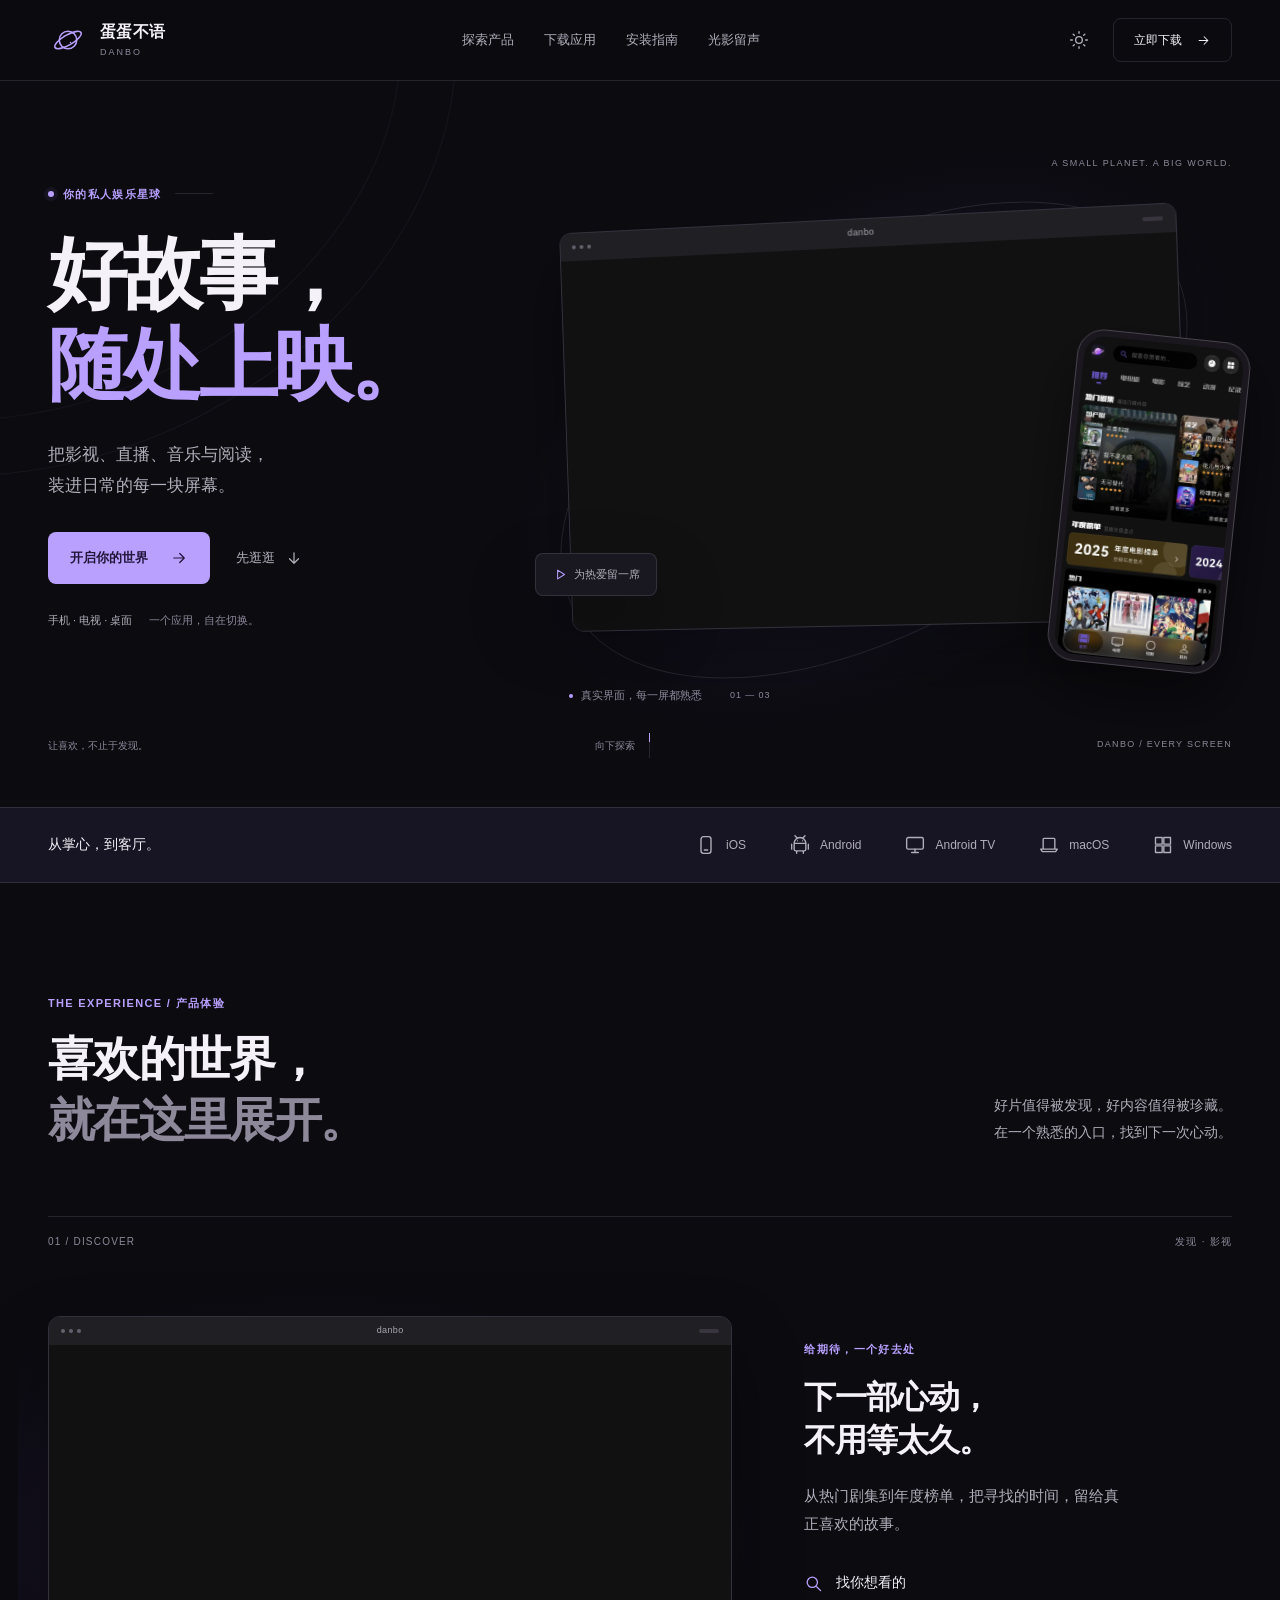
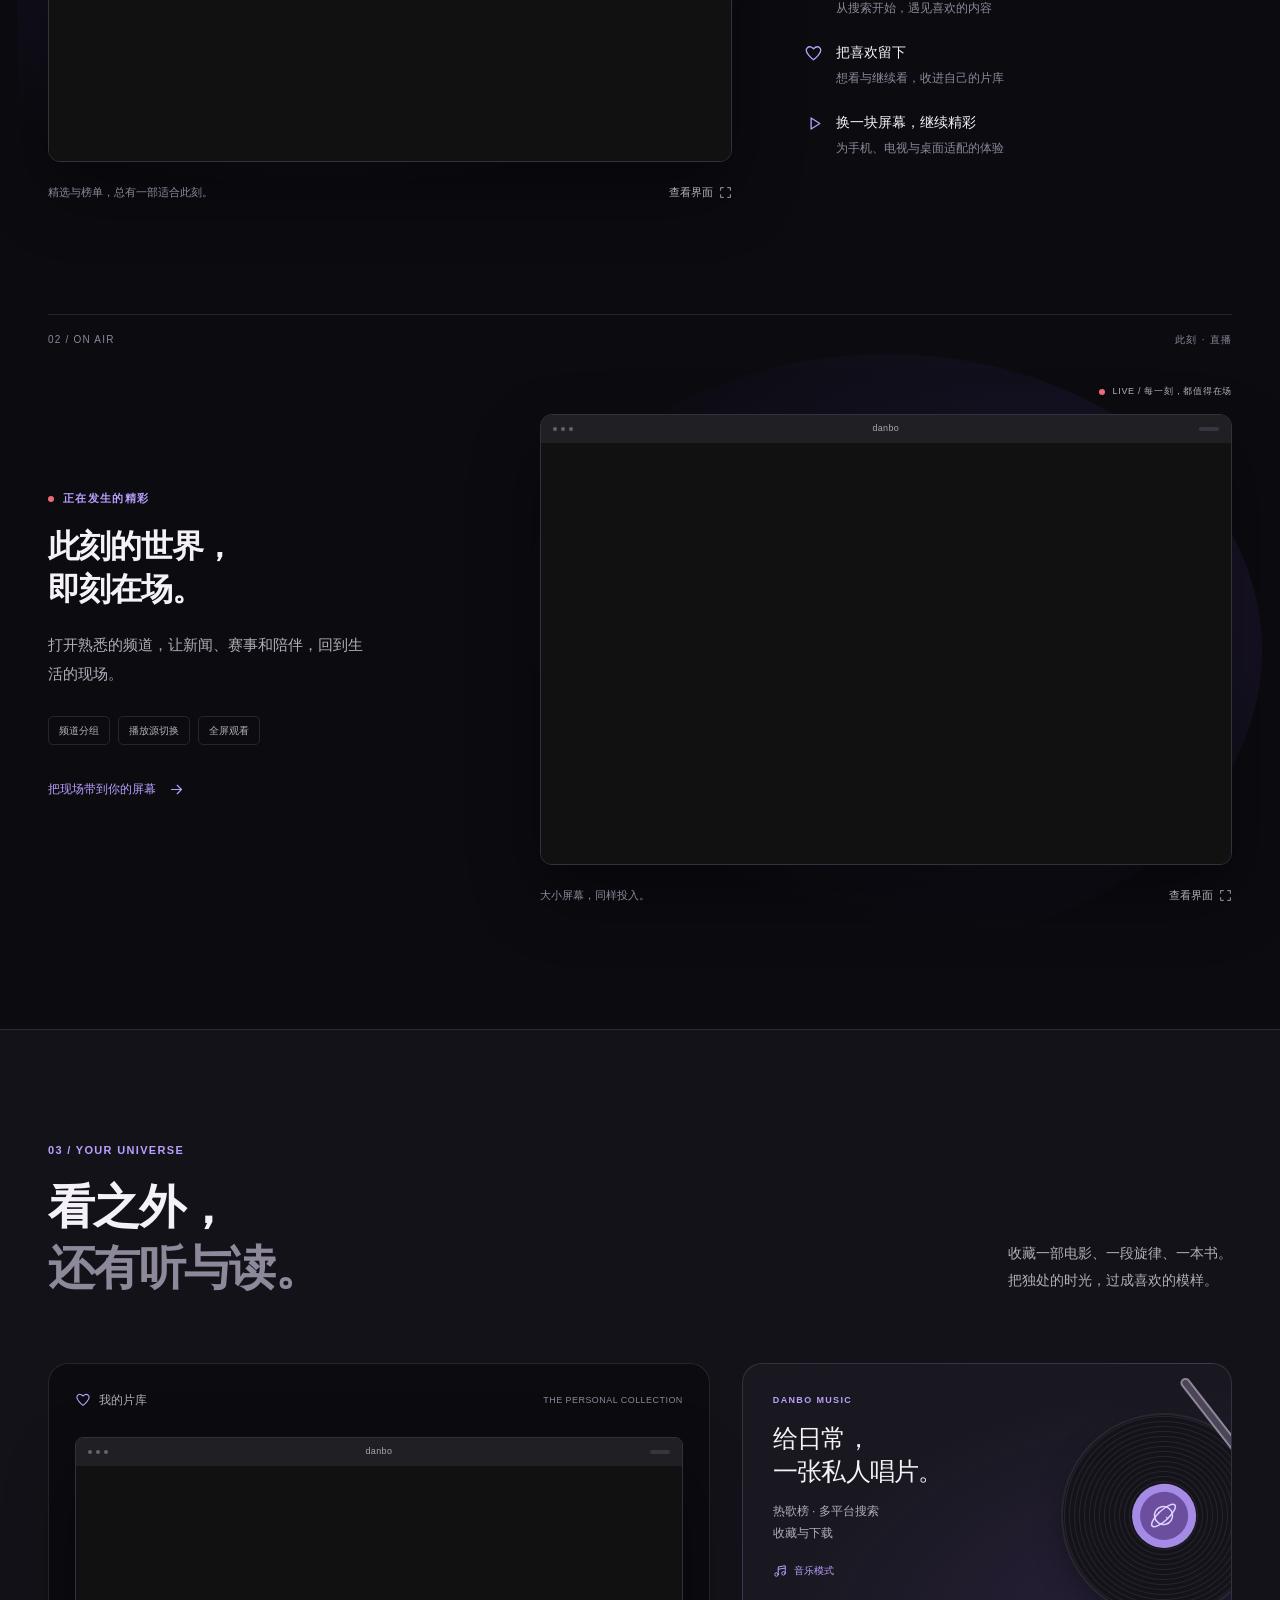
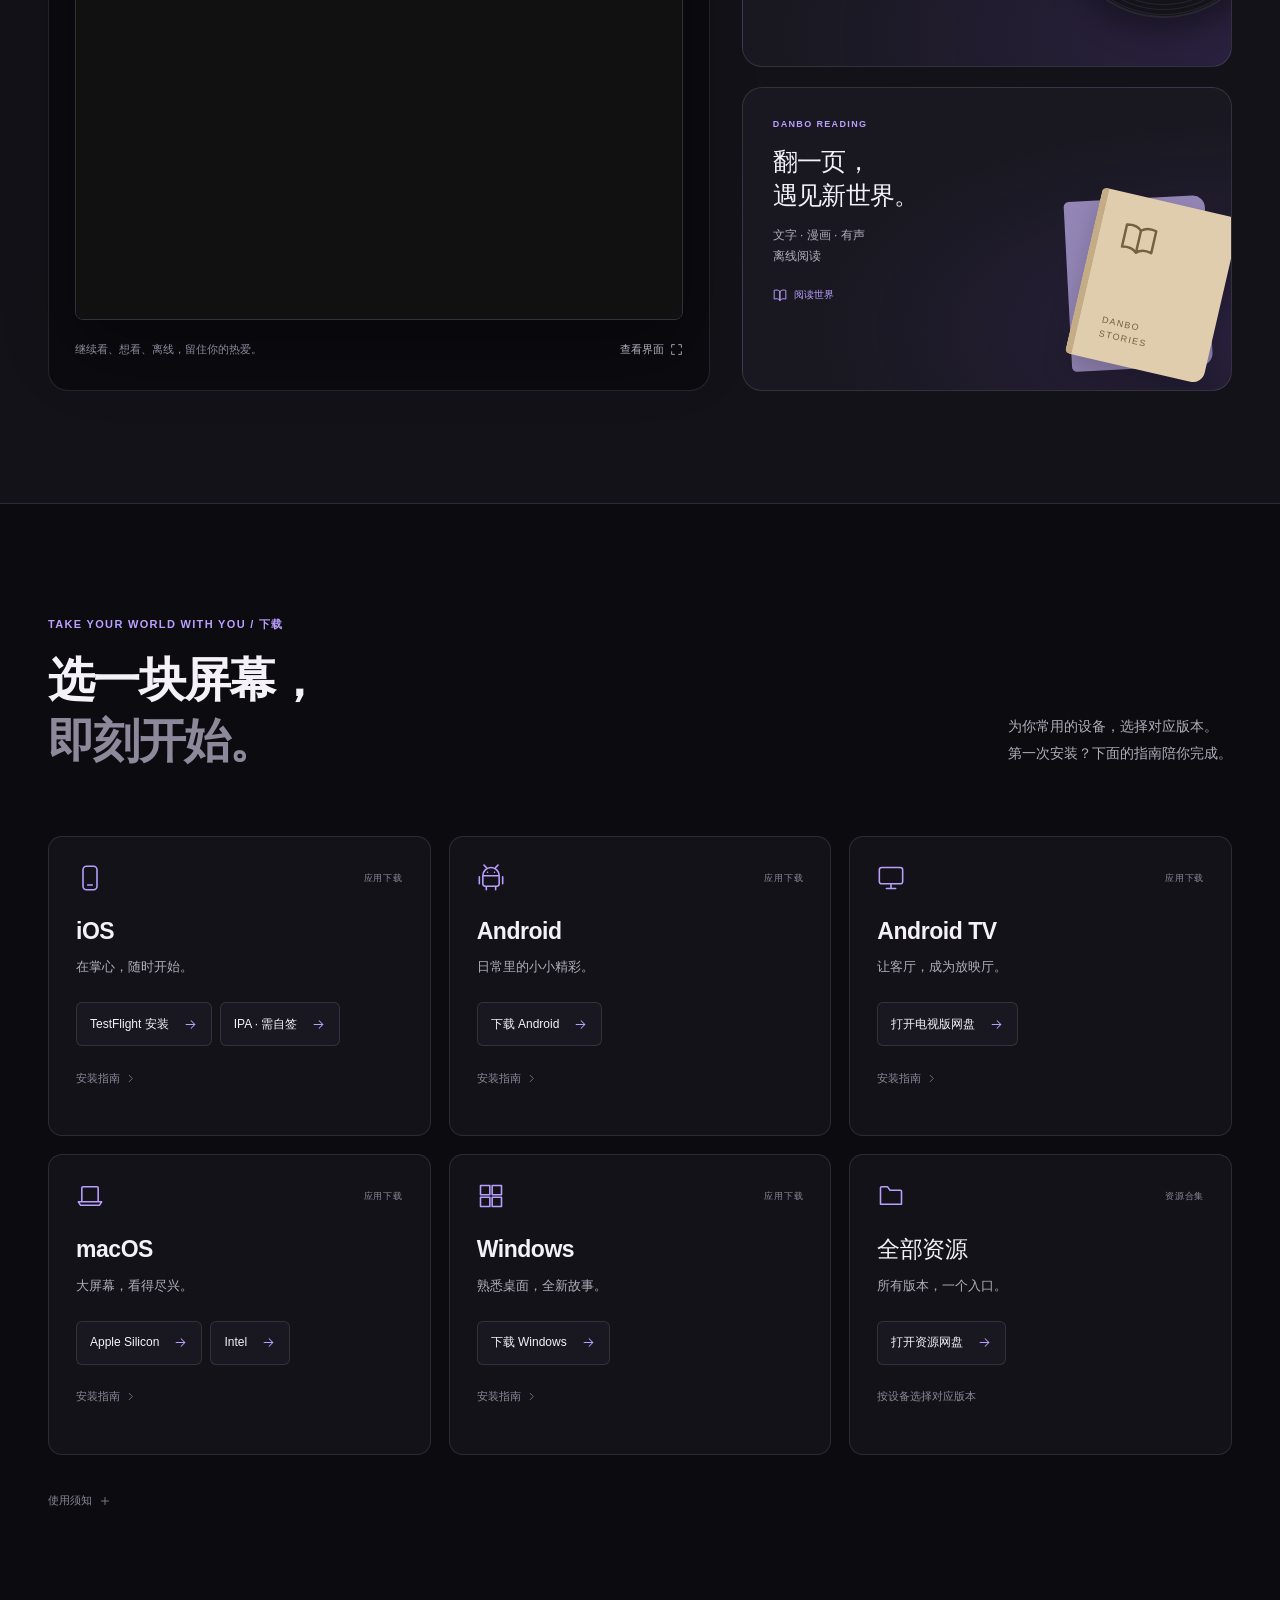
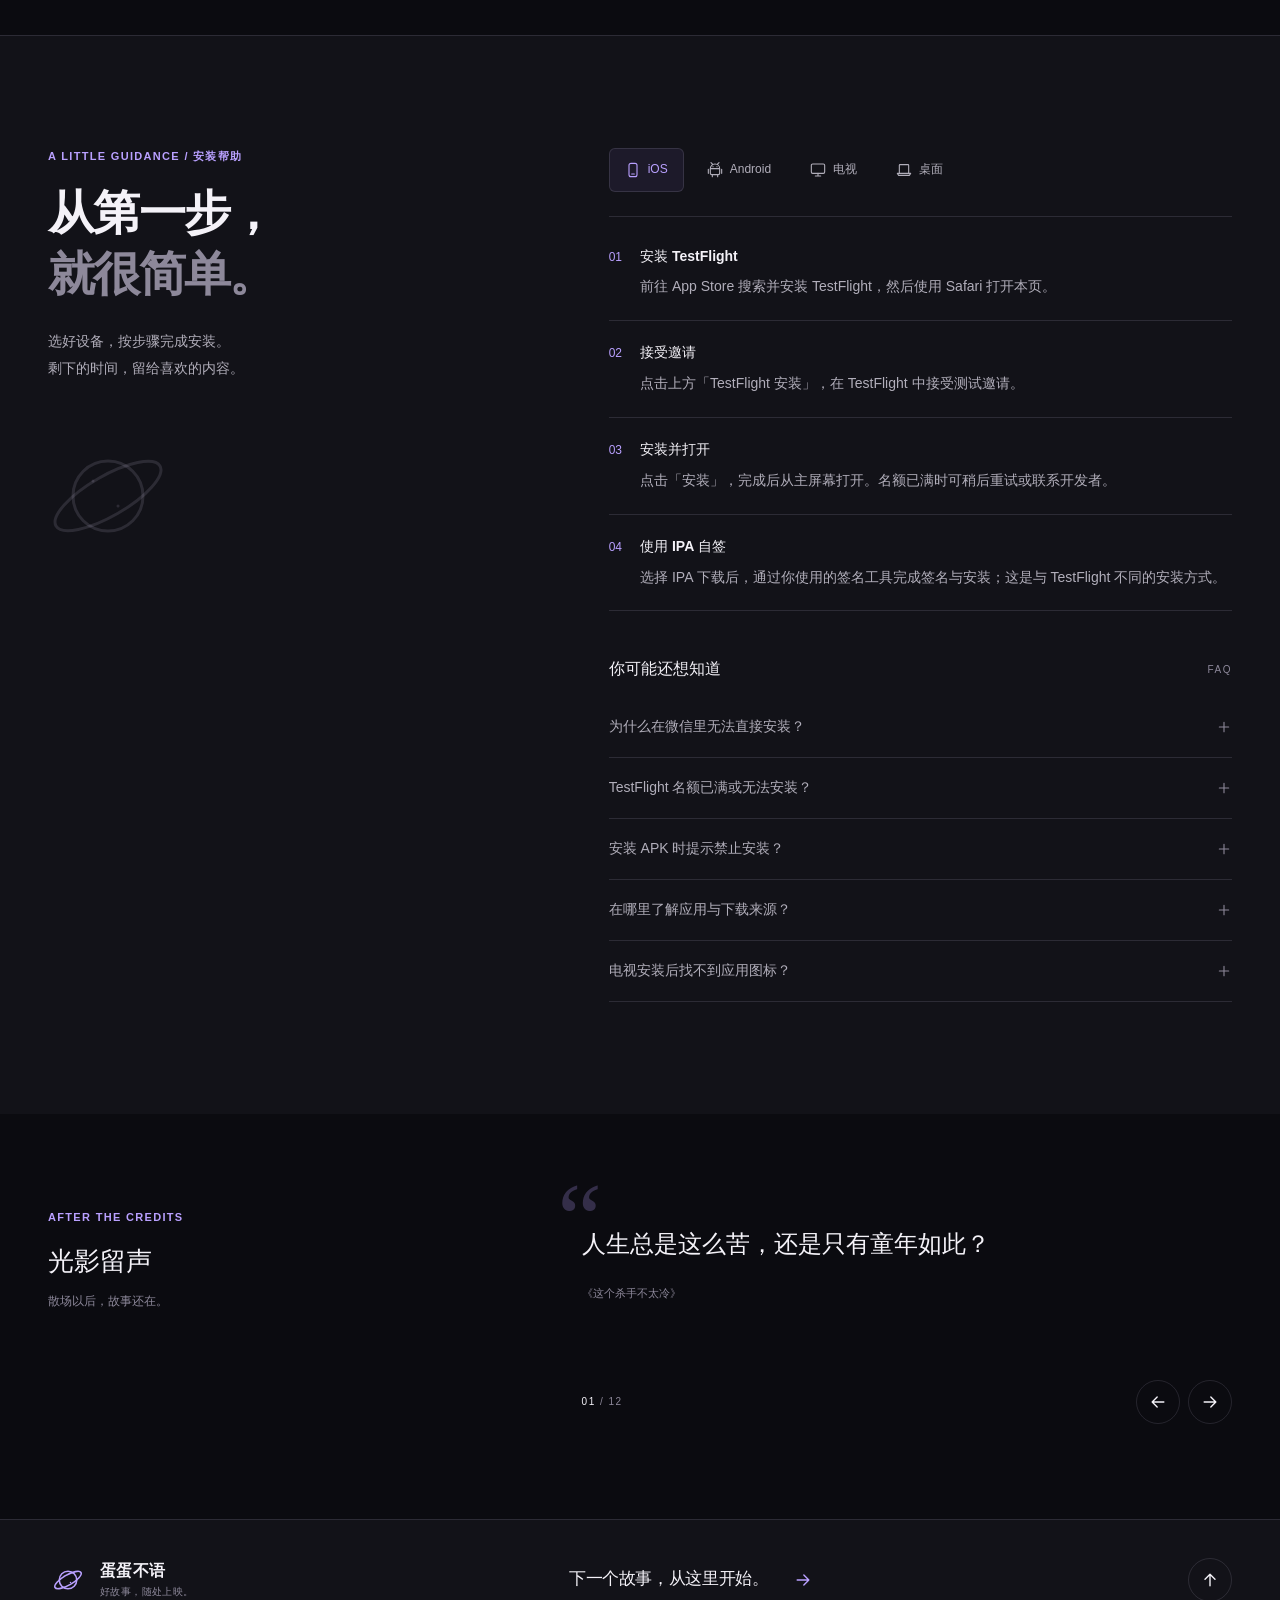
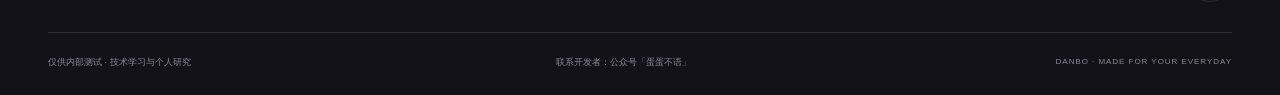
==== index.html @ 4d81202a "update" ====
<!DOCTYPE html>
<html data-theme="dark" lang="zh-CN">
 <head>
  <meta charset="utf-8"/>
  <meta content="width=device-width, initial-scale=1" name="viewport"/>
  <meta content="dark light" name="color-scheme"/>
  <meta content="#0b0b10" name="theme-color"/>
  <title>
   蛋蛋不语 · 好故事，随处上映
  </title>
  <meta content="蛋蛋不语，将影视、电视直播、音乐与阅读装进你的日常。支持 iOS、Android、Android TV、macOS 与 Windows，获取应用及安装指南。" name="description"/>
  <link href="assets/favicon.svg" rel="icon" type="image/svg+xml"/>
  <script>
   try { const theme = localStorage.getItem('danbo-theme'); if (theme === 'light' || theme === 'dark') document.documentElement.dataset.theme = theme; } catch (_) {}
  document.querySelector('meta[name="theme-color"]').content = document.documentElement.dataset.theme === 'light' ? '#f7f6fa' : '#0b0b10';
  </script>
  <link href="styles.css" rel="stylesheet"/>
  <script defer="" src="site.js">
  </script>
  <noscript>
   <style>
    .site-header { position: static; }
  .hero { padding-top: 76px; }
  @media (max-width: 767px) {
   .nav-inner { flex-wrap: wrap; padding-block: 12px; }
   .nav-links { display: flex; order: 3; width: 100%; gap: 4px 12px; }
   .nav-links a { padding-inline: 0; font-size: 12px; }
   .hero { padding-top: 45px; }
  }
   </style>
  </noscript>
 </head>
 <body>
  <a class="skip-link" href="#main">
   跳到主要内容
  </a>
  <svg aria-hidden="true" class="icon-sprite" xmlns="http://www.w3.org/2000/svg">
   <symbol id="i-arrow" viewbox="0 0 24 24">
    <path d="M5 12h14M13 6l6 6-6 6">
    </path>
   </symbol>
   <symbol id="i-arrow-up" viewbox="0 0 24 24">
    <path d="M12 19V5M6 11l6-6 6 6">
    </path>
   </symbol>
   <symbol id="i-chevron" viewbox="0 0 24 24">
    <path d="m9 5 7 7-7 7">
    </path>
   </symbol>
   <symbol id="i-plus" viewbox="0 0 24 24">
    <path d="M12 5v14M5 12h14">
    </path>
   </symbol>
   <symbol id="i-moon" viewbox="0 0 24 24">
    <path d="M20.5 13.2A8.8 8.8 0 0 1 10.8 3.5 8.8 8.8 0 1 0 20.5 13.2Z">
    </path>
   </symbol>
   <symbol id="i-sun" viewbox="0 0 24 24">
    <circle cx="12" cy="12" r="4">
    </circle>
    <path d="M12 2v2m0 16v2M2 12h2m16 0h2M5 5l1.4 1.4m11.2 11.2L19 19M5 19l1.4-1.4M17.6 6.4 19 5">
    </path>
   </symbol>
   <symbol id="i-menu" viewbox="0 0 24 24">
    <path d="M4 8h16M4 16h16">
    </path>
   </symbol>
   <symbol id="i-close" viewbox="0 0 24 24">
    <path d="m6 6 12 12M6 18 18 6">
    </path>
   </symbol>
   <symbol id="i-phone" viewbox="0 0 24 24">
    <rect height="20" rx="3" width="12" x="6" y="2">
    </rect>
    <path d="M10 18h4">
    </path>
   </symbol>
   <symbol id="i-android" viewbox="0 0 24 24">
    <path d="M5 10h14v7a2 2 0 0 1-2 2H7a2 2 0 0 1-2-2Zm0 0a7 7 0 0 1 14 0M8 3 6 1m10 2 2-2M2 11v6m20-6v6M8 19v3m8-3v3">
    </path>
    <path d="M9 7h.01M15 7h.01">
    </path>
   </symbol>
   <symbol id="i-tv" viewbox="0 0 24 24">
    <rect height="14" rx="2" width="20" x="2" y="3">
    </rect>
    <path d="M8 21h8m-4-4v4">
    </path>
   </symbol>
   <symbol id="i-laptop" viewbox="0 0 24 24">
    <path d="M5 17V5a1 1 0 0 1 1-1h12a1 1 0 0 1 1 1v12M2 17h20l-2 3H4Z">
    </path>
   </symbol>
   <symbol id="i-windows" viewbox="0 0 24 24">
    <path d="M3 3h8v8H3Zm10 0h8v8h-8ZM3 13h8v8H3Zm10 0h8v8h-8Z">
    </path>
   </symbol>
   <symbol id="i-download" viewbox="0 0 24 24">
    <path d="M12 3v12m-5-5 5 5 5-5M4 16v4h16v-4">
    </path>
   </symbol>
   <symbol id="i-folder" viewbox="0 0 24 24">
    <path d="M3 7V5a1 1 0 0 1 1-1h5l2 3h9a1 1 0 0 1 1 1v11H3Z">
    </path>
   </symbol>
   <symbol id="i-search" viewbox="0 0 24 24">
    <circle cx="10.5" cy="10.5" r="6.5">
    </circle>
    <path d="m16 16 5 5">
    </path>
   </symbol>
   <symbol id="i-play" viewbox="0 0 24 24">
    <path d="m9 5 11 7-11 7Z">
    </path>
   </symbol>
   <symbol id="i-music" viewbox="0 0 24 24">
    <path d="M9 18V5l12-2v13M9 9l12-2">
    </path>
    <ellipse cx="6" cy="18" rx="3" ry="3">
    </ellipse>
    <ellipse cx="18" cy="16" rx="3" ry="3">
    </ellipse>
   </symbol>
   <symbol id="i-book" viewbox="0 0 24 24">
    <path d="M12 6c-3-3-6-3-10-2v15c4-1 7-1 10 2m0-15c3-3 6-3 10-2v15c-4-1-7-1-10 2Zm0 0v15">
    </path>
   </symbol>
   <symbol id="i-heart" viewbox="0 0 24 24">
    <path d="M20 5c-3-3-6-1-8 1-2-2-5-4-8-1-5 5 8 15 8 15S25 10 20 5Z">
    </path>
   </symbol>
   <symbol id="i-expand" viewbox="0 0 24 24">
    <path d="M8 3H3v5m13-5h5v5M3 16v5h5m13-5v5h-5">
    </path>
   </symbol>
   <symbol id="i-check" viewbox="0 0 24 24">
    <path d="m5 12 4 4 10-10">
    </path>
   </symbol>
   <symbol id="i-planet" viewbox="0 0 24 24">
    <circle cx="12" cy="12" r="7">
    </circle>
    <ellipse cx="12" cy="12" rx="12" ry="4" transform="rotate(-30 12 12)">
    </ellipse>
    <path d="M9 9h.01M14 14h.01">
    </path>
   </symbol>
  </svg>
  <header class="site-header">
   <nav aria-label="主导航" class="container nav-inner">
    <a aria-label="蛋蛋不语 首页" class="brand" href="#hero">
     <span class="brand-symbol">
      <svg aria-hidden="true" class="icon">
       <use href="#i-planet">
       </use>
      </svg>
     </span>
     <span>
      蛋蛋不语
      <small>
       DANBO
      </small>
     </span>
    </a>
    <div class="nav-links" id="nav-links">
     <a href="#overview">
      探索产品
     </a>
     <a href="#download">
      下载应用
     </a>
     <a href="#tutorial">
      安装指南
     </a>
     <a href="#quotes">
      光影留声
     </a>
    </div>
    <div class="nav-actions">
     <button aria-label="切换至浅色模式" aria-pressed="false" class="theme-toggle icon-button" hidden="" type="button">
      <svg aria-hidden="true" class="icon theme-sun">
       <use href="#i-sun">
       </use>
      </svg>
      <svg aria-hidden="true" class="icon theme-moon">
       <use href="#i-moon">
       </use>
      </svg>
     </button>
     <a class="nav-download" href="#download">
      立即下载
      <svg aria-hidden="true" class="icon">
       <use href="#i-arrow">
       </use>
      </svg>
     </a>
     <button aria-controls="nav-links" aria-expanded="false" aria-label="打开导航菜单" class="menu-toggle icon-button" hidden="" type="button">
      <svg aria-hidden="true" class="icon menu-open-icon">
       <use href="#i-menu">
       </use>
      </svg>
      <svg aria-hidden="true" class="icon menu-close-icon">
       <use href="#i-close">
       </use>
      </svg>
     </button>
    </div>
   </nav>
  </header>
  <main id="main">
   <section aria-labelledby="hero-title" class="hero" id="hero">
    <div aria-hidden="true" class="hero-orbit">
    </div>
    <div class="container hero-layout">
     <div class="hero-copy">
      <p class="eyebrow">
       <span class="status-dot">
       </span>
       你的私人娱乐星球
       <span class="eyebrow-line">
       </span>
      </p>
      <h1 id="hero-title">
       好故事，
       <br/>
       <span>
        随处上映。
       </span>
      </h1>
      <p class="hero-description">
       把影视、直播、音乐与阅读，
       <br/>
       装进日常的每一块屏幕。
      </p>
      <div class="hero-actions">
       <a class="button button-primary" href="#download">
        开启你的世界
        <svg aria-hidden="true" class="icon">
         <use href="#i-arrow">
         </use>
        </svg>
       </a>
       <a class="button button-text" href="#overview">
        先逛逛
        <svg aria-hidden="true" class="icon arrow-down">
         <use href="#i-arrow">
         </use>
        </svg>
       </a>
      </div>
      <p class="hero-footnote">
       手机 · 电视 · 桌面
       <span>
        一个应用，自在切换。
       </span>
      </p>
     </div>
     <div class="hero-stage">
      <span class="stage-eyebrow">
       A SMALL PLANET. A BIG WORLD.
      </span>
      <div aria-hidden="true" class="stage-orbit">
      </div>
      <div class="app-window hero-desktop">
       <div aria-hidden="true" class="window-bar">
        <span class="window-dots">
         <i>
         </i>
         <i>
         </i>
         <i>
         </i>
        </span>
        <span>
         danbo
        </span>
        <span class="window-indicator">
        </span>
       </div>
       <picture>
        <source height="1596" media="(max-width: 767px)" sizes="(max-width: 767px) 240px, 300px" srcset="assets/home-mobile-480.webp 480w, assets/home-mobile-800.webp 800w" width="800"/>
        <img alt="蛋蛋不语影视首页，热门剧集与年度榜单" decoding="async" fetchpriority="high" height="879" loading="eager" sizes="(max-width: 767px) 240px, (max-width: 1100px) 60vw, 820px" src="assets/home-desktop-800.webp" srcset="assets/home-desktop-800.webp 800w, assets/home-desktop-1440.webp 1440w" width="1440"/>
       </picture>
      </div>
      <div class="hero-phone phone-frame">
       <picture>
        <img alt="蛋蛋不语手机首页" decoding="async" fetchpriority="high" height="1596" loading="eager" sizes="220px" src="assets/home-mobile-480.webp" srcset="assets/home-mobile-480.webp 480w, assets/home-mobile-800.webp 800w" width="800"/>
       </picture>
      </div>
      <span class="stage-caption">
       <span class="tiny-dot">
       </span>
       真实界面，每一屏都熟悉
       <span>
        01 — 03
       </span>
      </span>
      <span aria-hidden="true" class="floating-tag">
       <svg aria-hidden="true" class="icon">
        <use href="#i-play">
        </use>
       </svg>
       为热爱留一席
      </span>
     </div>
    </div>
    <div class="container hero-bottom">
     <span>
      让喜欢，不止于发现。
     </span>
     <a href="#overview">
      向下探索
      <span aria-hidden="true" class="scroll-track">
      </span>
     </a>
     <span class="hero-coordinate">
      DANBO / EVERY SCREEN
     </span>
    </div>
   </section>
   <div class="platform-strip">
    <div class="container platform-inner">
     <p>
      从掌心，到客厅。
     </p>
     <div class="platform-list">
      <span>
       <svg aria-hidden="true" class="icon">
        <use href="#i-phone">
        </use>
       </svg>
       iOS
      </span>
      <span>
       <svg aria-hidden="true" class="icon">
        <use href="#i-android">
        </use>
       </svg>
       Android
      </span>
      <span>
       <svg aria-hidden="true" class="icon">
        <use href="#i-tv">
        </use>
       </svg>
       Android TV
      </span>
      <span>
       <svg aria-hidden="true" class="icon">
        <use href="#i-laptop">
        </use>
       </svg>
       macOS
      </span>
      <span>
       <svg aria-hidden="true" class="icon">
        <use href="#i-windows">
        </use>
       </svg>
       Windows
      </span>
     </div>
    </div>
   </div>
   <section aria-labelledby="explore-title" class="explore section-space" id="overview">
    <div class="container">
     <div class="section-heading reveal">
      <div>
       <p class="eyebrow">
        THE EXPERIENCE / 产品体验
       </p>
       <h2 id="explore-title">
        喜欢的世界，
        <br/>
        <span class="muted">
         就在这里展开。
        </span>
       </h2>
      </div>
      <p class="section-description">
       好片值得被发现，好内容值得被珍藏。
       <br/>
       在一个熟悉的入口，找到下一次心动。
      </p>
     </div>
     <article class="feature feature-discover">
      <div class="feature-index">
       <span>
        01 / DISCOVER
       </span>
       <span>
        发现 · 影视
       </span>
      </div>
      <div class="feature-layout">
       <div class="feature-art reveal">
        <div aria-hidden="true" class="art-orbit">
        </div>
        <div class="app-window feature-window">
         <div aria-hidden="true" class="window-bar">
          <span class="window-dots">
           <i>
           </i>
           <i>
           </i>
           <i>
           </i>
          </span>
          <span>
           danbo
          </span>
          <span class="window-indicator">
          </span>
         </div>
         <picture>
          <source height="1596" media="(max-width: 767px)" sizes="(max-width: 767px) 240px, 300px" srcset="assets/home-mobile-480.webp 480w, assets/home-mobile-800.webp 800w" width="800"/>
          <img alt="影视发现界面，精选内容与年度榜单" decoding="async" height="879" loading="lazy" sizes="(max-width: 767px) 240px, (max-width: 1100px) 60vw, 820px" src="assets/home-desktop-800.webp" srcset="assets/home-desktop-800.webp 800w, assets/home-desktop-1440.webp 1440w" width="1440"/>
         </picture>
        </div>
        <div class="art-caption">
         <span>
          精选与榜单，总有一部适合此刻。
         </span>
         <button class="text-button preview-button" data-mobile-preview="assets/home-mobile-800.webp" data-preview="assets/home-desktop-1440.webp" data-preview-title="影视发现界面" hidden="" type="button">
          查看界面
          <svg aria-hidden="true" class="icon">
           <use href="#i-expand">
           </use>
          </svg>
         </button>
        </div>
       </div>
       <div class="feature-copy reveal">
        <p class="eyebrow">
         给期待，一个好去处
        </p>
        <h3>
         下一部心动，
         <br/>
         不用等太久。
        </h3>
        <p>
         从热门剧集到年度榜单，把寻找的时间，留给真正喜欢的故事。
        </p>
        <ul class="feature-list">
         <li>
          <svg aria-hidden="true" class="icon">
           <use href="#i-search">
           </use>
          </svg>
          <span>
           <strong>
            找你想看的
           </strong>
           <small>
            从搜索开始，遇见喜欢的内容
           </small>
          </span>
         </li>
         <li>
          <svg aria-hidden="true" class="icon">
           <use href="#i-heart">
           </use>
          </svg>
          <span>
           <strong>
            把喜欢留下
           </strong>
           <small>
            想看与继续看，收进自己的片库
           </small>
          </span>
         </li>
         <li>
          <svg aria-hidden="true" class="icon">
           <use href="#i-play">
           </use>
          </svg>
          <span>
           <strong>
            换一块屏幕，继续精彩
           </strong>
           <small>
            为手机、电视与桌面适配的体验
           </small>
          </span>
         </li>
        </ul>
       </div>
      </div>
     </article>
     <article class="feature feature-live">
      <div class="feature-index">
       <span>
        02 / ON AIR
       </span>
       <span>
        此刻 · 直播
       </span>
      </div>
      <div class="feature-layout">
       <div class="feature-copy reveal">
        <p class="eyebrow">
         <span class="live-dot">
         </span>
         正在发生的精彩
        </p>
        <h3>
         此刻的世界，
         <br/>
         即刻在场。
        </h3>
        <p>
         打开熟悉的频道，让新闻、赛事和陪伴，回到生活的现场。
        </p>
        <div class="live-notes">
         <span>
          频道分组
         </span>
         <span>
          播放源切换
         </span>
         <span>
          全屏观看
         </span>
        </div>
        <a class="text-link" href="#download">
         把现场带到你的屏幕
         <svg aria-hidden="true" class="icon">
          <use href="#i-arrow">
          </use>
         </svg>
        </a>
       </div>
       <div class="feature-art live-art reveal">
        <div class="app-window feature-window">
         <div aria-hidden="true" class="window-bar">
          <span class="window-dots">
           <i>
           </i>
           <i>
           </i>
           <i>
           </i>
          </span>
          <span>
           danbo
          </span>
          <span class="window-indicator">
          </span>
         </div>
         <picture>
          <source height="1596" media="(max-width: 767px)" sizes="(max-width: 767px) 240px, 300px" srcset="assets/live-mobile-480.webp 480w, assets/live-mobile-800.webp 800w" width="800"/>
          <img alt="电视直播界面，播放器与分组频道列表" decoding="async" height="879" loading="lazy" sizes="(max-width: 767px) 240px, (max-width: 1100px) 60vw, 820px" src="assets/live-desktop-800.webp" srcset="assets/live-desktop-800.webp 800w, assets/live-desktop-1440.webp 1440w" width="1440"/>
         </picture>
        </div>
        <span aria-hidden="true" class="on-air-label">
         <span class="live-dot">
         </span>
         LIVE / 每一刻，都值得在场
        </span>
        <div class="art-caption">
         <span>
          大小屏幕，同样投入。
         </span>
         <button class="text-button preview-button" data-mobile-preview="assets/live-mobile-800.webp" data-preview="assets/live-desktop-1440.webp" data-preview-title="电视直播界面" hidden="" type="button">
          查看界面
          <svg aria-hidden="true" class="icon">
           <use href="#i-expand">
           </use>
          </svg>
         </button>
        </div>
       </div>
      </div>
     </article>
    </div>
   </section>
   <section aria-labelledby="library-title" class="library-section section-space">
    <div class="container">
     <div class="section-heading reveal">
      <div>
       <p class="eyebrow">
        03 / YOUR UNIVERSE
       </p>
       <h2 id="library-title">
        看之外，
        <br/>
        <span class="muted">
         还有听与读。
        </span>
       </h2>
      </div>
      <p class="section-description">
       收藏一部电影、一段旋律、一本书。
       <br/>
       把独处的时光，过成喜欢的模样。
      </p>
     </div>
     <div class="library-layout">
      <div class="library-showcase reveal">
       <div class="library-showcase-top">
        <span>
         <svg aria-hidden="true" class="icon">
          <use href="#i-heart">
          </use>
         </svg>
         我的片库
        </span>
        <span>
         THE PERSONAL COLLECTION
        </span>
       </div>
       <div class="app-window library-window">
        <div aria-hidden="true" class="window-bar">
         <span class="window-dots">
          <i>
          </i>
          <i>
          </i>
          <i>
          </i>
         </span>
         <span>
          danbo
         </span>
         <span class="window-indicator">
         </span>
        </div>
        <picture>
         <source height="1596" media="(max-width: 767px)" sizes="(max-width: 767px) 240px, 300px" srcset="assets/library-mobile-480.webp 480w, assets/library-mobile-800.webp 800w" width="800"/>
         <img alt="个人片库界面，继续看、想看、音乐和阅读入口" decoding="async" height="1077" loading="lazy" sizes="(max-width: 767px) 240px, (max-width: 1100px) 60vw, 820px" src="assets/library-desktop-800.webp" srcset="assets/library-desktop-800.webp 800w, assets/library-desktop-1440.webp 1440w" width="1440"/>
        </picture>
       </div>
       <div class="art-caption">
        <span>
         继续看、想看、离线，留住你的热爱。
        </span>
        <button class="text-button preview-button" data-mobile-preview="assets/library-mobile-800.webp" data-preview="assets/library-desktop-1440.webp" data-preview-title="个人片库界面" hidden="" type="button">
         查看界面
         <svg aria-hidden="true" class="icon">
          <use href="#i-expand">
          </use>
         </svg>
        </button>
       </div>
      </div>
      <div class="world-cards">
       <article class="world-card music-card reveal">
        <div class="world-card-copy">
         <p class="eyebrow">
          DANBO MUSIC
         </p>
         <h3>
          给日常，
          <br/>
          一张私人唱片。
         </h3>
         <p>
          热歌榜 · 多平台搜索
          <br/>
          收藏与下载
         </p>
         <span class="world-label">
          <svg aria-hidden="true" class="icon">
           <use href="#i-music">
           </use>
          </svg>
          音乐模式
         </span>
        </div>
        <div aria-hidden="true" class="vinyl-art">
         <div class="vinyl-disc">
          <span>
           <svg aria-hidden="true" class="icon">
            <use href="#i-planet">
            </use>
           </svg>
          </span>
         </div>
         <i class="vinyl-arm">
         </i>
        </div>
       </article>
       <article class="world-card reading-card reveal">
        <div class="world-card-copy">
         <p class="eyebrow">
          DANBO READING
         </p>
         <h3>
          翻一页，
          <br/>
          遇见新世界。
         </h3>
         <p>
          文字 · 漫画 · 有声
          <br/>
          离线阅读
         </p>
         <span class="world-label">
          <svg aria-hidden="true" class="icon">
           <use href="#i-book">
           </use>
          </svg>
          阅读世界
         </span>
        </div>
        <div aria-hidden="true" class="book-art">
         <div class="book-back">
         </div>
         <div class="book-front">
          <svg aria-hidden="true" class="icon">
           <use href="#i-book">
           </use>
          </svg>
          <span>
           DANBO
           <br/>
           STORIES
          </span>
         </div>
        </div>
       </article>
      </div>
     </div>
    </div>
   </section>
   <section aria-labelledby="download-title" class="download-section section-space" id="download">
    <div class="container">
     <div class="section-heading reveal">
      <div>
       <p class="eyebrow">
        TAKE YOUR WORLD WITH YOU / 下载
       </p>
       <h2 id="download-title">
        选一块屏幕，
        <br/>
        <span class="muted">
         即刻开始。
        </span>
       </h2>
      </div>
      <p class="section-description">
       为你常用的设备，选择对应版本。
       <br/>
       第一次安装？下面的指南陪你完成。
      </p>
     </div>
     <div class="download-grid">
      <article class="download-card reveal">
       <div class="download-card-top">
        <span class="platform-symbol">
         <svg aria-hidden="true" class="icon">
          <use href="#i-phone">
          </use>
         </svg>
        </span>
        <span class="platform-tag">
         应用下载
        </span>
       </div>
       <h3>
        iOS
       </h3>
       <p>
        在掌心，随时开始。
       </p>
       <div class="download-actions">
        <a class="download-link" href="https://testflight.apple.com/join/aX6mrETv">
         <span>
          TestFlight 安装
         </span>
         <svg aria-hidden="true" class="icon">
          <use href="#i-arrow">
          </use>
         </svg>
        </a>
        <a class="download-link" href="https://danboxq.lanzouq.com/itdlA4bfi4zi">
         <span>
          IPA · 需自签
         </span>
         <svg aria-hidden="true" class="icon">
          <use href="#i-arrow">
          </use>
         </svg>
        </a>
       </div>
       <a class="guide-link" data-guide="ios" href="#tutorial">
        安装指南
        <svg aria-hidden="true" class="icon">
         <use href="#i-chevron">
         </use>
        </svg>
       </a>
       <div aria-live="polite" class="download-feedback" role="status">
       </div>
       <a class="download-fallback" hidden="">
        打开原始下载页面
        <svg aria-hidden="true" class="icon">
         <use href="#i-arrow">
         </use>
        </svg>
       </a>
      </article>
      <article class="download-card reveal">
       <div class="download-card-top">
        <span class="platform-symbol">
         <svg aria-hidden="true" class="icon">
          <use href="#i-android">
          </use>
         </svg>
        </span>
        <span class="platform-tag">
         应用下载
        </span>
       </div>
       <h3>
        Android
       </h3>
       <p>
        日常里的小小精彩。
       </p>
       <div class="download-actions">
        <a class="download-link" href="https://danboxq.lanzouq.com/iUYSQ4bfi3wj">
         <span>
          下载 Android
         </span>
         <svg aria-hidden="true" class="icon">
          <use href="#i-arrow">
          </use>
         </svg>
        </a>
       </div>
       <a class="guide-link" data-guide="android" href="#tutorial">
        安装指南
        <svg aria-hidden="true" class="icon">
         <use href="#i-chevron">
         </use>
        </svg>
       </a>
       <div aria-live="polite" class="download-feedback" role="status">
       </div>
       <a class="download-fallback" hidden="">
        打开原始下载页面
        <svg aria-hidden="true" class="icon">
         <use href="#i-arrow">
         </use>
        </svg>
       </a>
      </article>
      <article class="download-card reveal">
       <div class="download-card-top">
        <span class="platform-symbol">
         <svg aria-hidden="true" class="icon">
          <use href="#i-tv">
          </use>
         </svg>
        </span>
        <span class="platform-tag">
         应用下载
        </span>
       </div>
       <h3>
        Android TV
       </h3>
       <p>
        让客厅，成为放映厅。
       </p>
       <div class="download-actions">
        <a class="download-link" data-skip-resolve="true" href="https://danboxq.lanzouq.com/b0mckl0md">
         <span>
          打开电视版网盘
         </span>
         <svg aria-hidden="true" class="icon">
          <use href="#i-arrow">
          </use>
         </svg>
        </a>
       </div>
       <a class="guide-link" data-guide="tv" href="#tutorial">
        安装指南
        <svg aria-hidden="true" class="icon">
         <use href="#i-chevron">
         </use>
        </svg>
       </a>
       <div aria-live="polite" class="download-feedback" role="status">
       </div>
       <a class="download-fallback" hidden="">
        打开原始下载页面
        <svg aria-hidden="true" class="icon">
         <use href="#i-arrow">
         </use>
        </svg>
       </a>
      </article>
      <article class="download-card reveal">
       <div class="download-card-top">
        <span class="platform-symbol">
         <svg aria-hidden="true" class="icon">
          <use href="#i-laptop">
          </use>
         </svg>
        </span>
        <span class="platform-tag">
         应用下载
        </span>
       </div>
       <h3>
        macOS
       </h3>
       <p>
        大屏幕，看得尽兴。
       </p>
       <div class="download-actions">
        <a class="download-link" href="https://danboxq.lanzouq.com/iHK694bfi6gb">
         <span>
          Apple Silicon
         </span>
         <svg aria-hidden="true" class="icon">
          <use href="#i-arrow">
          </use>
         </svg>
        </a>
        <a class="download-link" href="https://danboxq.lanzouq.com/iLJYg4bfi7hi">
         <span>
          Intel
         </span>
         <svg aria-hidden="true" class="icon">
          <use href="#i-arrow">
          </use>
         </svg>
        </a>
       </div>
       <a class="guide-link" data-guide="desktop" href="#tutorial">
        安装指南
        <svg aria-hidden="true" class="icon">
         <use href="#i-chevron">
         </use>
        </svg>
       </a>
       <div aria-live="polite" class="download-feedback" role="status">
       </div>
       <a class="download-fallback" hidden="">
        打开原始下载页面
        <svg aria-hidden="true" class="icon">
         <use href="#i-arrow">
         </use>
        </svg>
       </a>
      </article>
      <article class="download-card reveal">
       <div class="download-card-top">
        <span class="platform-symbol">
         <svg aria-hidden="true" class="icon">
          <use href="#i-windows">
          </use>
         </svg>
        </span>
        <span class="platform-tag">
         应用下载
        </span>
       </div>
       <h3>
        Windows
       </h3>
       <p>
        熟悉桌面，全新故事。
       </p>
       <div class="download-actions">
        <a class="download-link" href="https://danboxq.lanzouq.com/isZtl4bfi8zc">
         <span>
          下载 Windows
         </span>
         <svg aria-hidden="true" class="icon">
          <use href="#i-arrow">
          </use>
         </svg>
        </a>
       </div>
       <a class="guide-link" data-guide="desktop" href="#tutorial">
        安装指南
        <svg aria-hidden="true" class="icon">
         <use href="#i-chevron">
         </use>
        </svg>
       </a>
       <div aria-live="polite" class="download-feedback" role="status">
       </div>
       <a class="download-fallback" hidden="">
        打开原始下载页面
        <svg aria-hidden="true" class="icon">
         <use href="#i-arrow">
         </use>
        </svg>
       </a>
      </article>
      <article class="download-card reveal">
       <div class="download-card-top">
        <span class="platform-symbol">
         <svg aria-hidden="true" class="icon">
          <use href="#i-folder">
          </use>
         </svg>
        </span>
        <span class="platform-tag">
         资源合集
        </span>
       </div>
       <h3>
        全部资源
       </h3>
       <p>
        所有版本，一个入口。
       </p>
       <div class="download-actions">
        <a class="download-link" data-skip-resolve="true" href="https://danboxq.lanzouq.com/b0mbh69vc">
         <span>
          打开资源网盘
         </span>
         <svg aria-hidden="true" class="icon">
          <use href="#i-arrow">
          </use>
         </svg>
        </a>
       </div>
       <span class="resource-note">
        按设备选择对应版本
       </span>
       <div aria-live="polite" class="download-feedback" role="status">
       </div>
       <a class="download-fallback" hidden="">
        打开原始下载页面
        <svg aria-hidden="true" class="icon">
         <use href="#i-arrow">
         </use>
        </svg>
       </a>
      </article>
     </div>
     <details class="usage-note">
      <summary>
       使用须知
       <svg aria-hidden="true" class="icon">
        <use href="#i-plus">
        </use>
       </svg>
      </summary>
      <p>
       该软件仅用于内部测试技术学习研究，非商业用途，不可宣传分发安装，请下载安装后24小时内删除，关注公众号《蛋蛋不语》联系开发者。
      </p>
     </details>
    </div>
   </section>
   <section aria-labelledby="help-title" class="help-section section-space" id="tutorial">
    <div class="container help-layout">
     <div class="help-heading reveal">
      <p class="eyebrow">
       A LITTLE GUIDANCE / 安装帮助
      </p>
      <h2 id="help-title">
       从第一步，
       <br/>
       <span class="muted">
        就很简单。
       </span>
      </h2>
      <p>
       选好设备，按步骤完成安装。
       <br/>
       剩下的时间，留给喜欢的内容。
      </p>
      <span aria-hidden="true" class="help-mark">
       <svg aria-hidden="true" class="icon">
        <use href="#i-planet">
        </use>
       </svg>
      </span>
     </div>
     <div class="help-content reveal">
      <div aria-label="选择安装平台" class="tutorial-tabs" hidden="" role="tablist">
       <button aria-controls="panel-ios" aria-selected="true" class="tutorial-tab" data-platform="ios" id="tab-ios" role="tab" tabindex="0">
        <svg aria-hidden="true" class="icon">
         <use href="#i-phone">
         </use>
        </svg>
        iOS
       </button>
       <button aria-controls="panel-android" aria-selected="false" class="tutorial-tab" data-platform="android" id="tab-android" role="tab" tabindex="-1">
        <svg aria-hidden="true" class="icon">
         <use href="#i-android">
         </use>
        </svg>
        Android
       </button>
       <button aria-controls="panel-tv" aria-selected="false" class="tutorial-tab" data-platform="tv" id="tab-tv" role="tab" tabindex="-1">
        <svg aria-hidden="true" class="icon">
         <use href="#i-tv">
         </use>
        </svg>
        电视
       </button>
       <button aria-controls="panel-desktop" aria-selected="false" class="tutorial-tab" data-platform="desktop" id="tab-desktop" role="tab" tabindex="-1">
        <svg aria-hidden="true" class="icon">
         <use href="#i-laptop">
         </use>
        </svg>
        桌面
       </button>
      </div>
      <div aria-labelledby="tab-ios" class="tutorial-panel" id="panel-ios" role="tabpanel" tabindex="0">
       <h3 class="fallback-panel-title">
        iOS 安装
       </h3>
       <ol class="tutorial-steps">
        <li>
         <span class="step-number">
          01
         </span>
         <div>
          <h4>
           安装 TestFlight
          </h4>
          <p>
           前往 App Store 搜索并安装 TestFlight，然后使用 Safari 打开本页。
          </p>
         </div>
        </li>
        <li>
         <span class="step-number">
          02
         </span>
         <div>
          <h4>
           接受邀请
          </h4>
          <p>
           点击上方「TestFlight 安装」，在 TestFlight 中接受测试邀请。
          </p>
         </div>
        </li>
        <li>
         <span class="step-number">
          03
         </span>
         <div>
          <h4>
           安装并打开
          </h4>
          <p>
           点击「安装」，完成后从主屏幕打开。名额已满时可稍后重试或联系开发者。
          </p>
         </div>
        </li>
        <li>
         <span class="step-number">
          04
         </span>
         <div>
          <h4>
           使用 IPA 自签
          </h4>
          <p>
           选择 IPA 下载后，通过你使用的签名工具完成签名与安装；这是与 TestFlight 不同的安装方式。
          </p>
         </div>
        </li>
       </ol>
      </div>
      <div aria-labelledby="tab-android" class="tutorial-panel" id="panel-android" role="tabpanel" tabindex="0">
       <h3 class="fallback-panel-title">
        Android 安装
       </h3>
       <ol class="tutorial-steps">
        <li>
         <span class="step-number">
          01
         </span>
         <div>
          <h4>
           使用浏览器打开
          </h4>
          <p>
           用手机自带浏览器、Chrome 或 Edge 打开本页，避免微信、QQ 内置浏览器拦截下载。
          </p>
         </div>
        </li>
        <li>
         <span class="step-number">
          02
         </span>
         <div>
          <h4>
           下载 APK
          </h4>
          <p>
           点击「下载 Android」，等待 APK 文件下载完成。
          </p>
         </div>
        </li>
        <li>
         <span class="step-number">
          03
         </span>
         <div>
          <h4>
           允许对应来源安装
          </h4>
          <p>
           在系统提示或设置中，为当前浏览器或文件管理器开启「安装未知应用」。不同品牌的入口可能不同，可在设置中搜索。
          </p>
         </div>
        </li>
        <li>
         <span class="step-number">
          04
         </span>
         <div>
          <h4>
           完成安装
          </h4>
          <p>
           从下载通知或文件管理器打开 APK，按设备提示完成安装，然后打开应用。
          </p>
         </div>
        </li>
       </ol>
      </div>
      <div aria-labelledby="tab-tv" class="tutorial-panel" id="panel-tv" role="tabpanel" tabindex="0">
       <h3 class="fallback-panel-title">
        电视 安装
       </h3>
       <ol class="tutorial-steps">
        <li>
         <span class="step-number">
          01
         </span>
         <div>
          <h4>
           通过 U 盘安装
          </h4>
          <p>
           在电脑下载电视版 APK，复制到 U 盘，再将 U 盘插入电视或盒子。
          </p>
         </div>
        </li>
        <li>
         <span class="step-number">
          02
         </span>
         <div>
          <h4>
           打开文件管理器
          </h4>
          <p>
           在电视的文件管理器中找到 APK，并按系统提示完成安装。
          </p>
         </div>
        </li>
        <li>
         <span class="step-number">
          03
         </span>
         <div>
          <h4>
           通过局域网传输
          </h4>
          <p>
           让电视与手机或电脑连接同一网络，通过文件传输工具将 APK 发到电视。
          </p>
         </div>
        </li>
        <li>
         <span class="step-number">
          04
         </span>
         <div>
          <h4>
           使用电视浏览器
          </h4>
          <p>
           也可以用电视浏览器访问本页，从电视版网盘下载。找不到图标时，查看「全部应用」或「我的应用」。
          </p>
         </div>
        </li>
       </ol>
      </div>
      <div aria-labelledby="tab-desktop" class="tutorial-panel" id="panel-desktop" role="tabpanel" tabindex="0">
       <h3 class="fallback-panel-title">
        桌面 安装
       </h3>
       <ol class="tutorial-steps">
        <li>
         <span class="step-number">
          01
         </span>
         <div>
          <h4>
           选择 Mac 芯片版本
          </h4>
          <p>
           Apple Silicon 芯片选择 Apple Silicon，Intel 芯片选择 Intel；可在「关于本机」中查看芯片信息。
          </p>
         </div>
        </li>
        <li>
         <span class="step-number">
          02
         </span>
         <div>
          <h4>
           安装 macOS 版本
          </h4>
          <p>
           打开下载的安装镜像，将应用拖入「应用程序」。首次打开遇到提示时，可查看系统的「隐私与安全性」说明。
          </p>
         </div>
        </li>
        <li>
         <span class="step-number">
          03
         </span>
         <div>
          <h4>
           下载 Windows 版本
          </h4>
          <p>
           点击「下载 Windows」，下载后打开安装文件，并按安装向导完成操作。
          </p>
         </div>
        </li>
        <li>
         <span class="step-number">
          04
         </span>
         <div>
          <h4>
           遇到安装提示
          </h4>
          <p>
           核对下载来源与对应平台版本。如果仍无法安装，记录系统提示并通过公众号「蛋蛋不语」联系开发者。
          </p>
         </div>
        </li>
       </ol>
      </div>
      <div class="faq-block">
       <div class="faq-heading">
        <h3>
         你可能还想知道
        </h3>
        <span>
         FAQ
        </span>
       </div>
       <details class="faq-item" name="faq">
        <summary>
         为什么在微信里无法直接安装？
         <svg aria-hidden="true" class="icon">
          <use href="#i-plus">
          </use>
         </svg>
        </summary>
        <p>
         微信、QQ 内置浏览器可能拦截 APK 下载和外部应用跳转。请复制页面链接，用 Safari、Chrome、Edge 或手机自带浏览器打开。
        </p>
       </details>
       <details class="faq-item" name="faq">
        <summary>
         TestFlight 名额已满或无法安装？
         <svg aria-hidden="true" class="icon">
          <use href="#i-plus">
          </use>
         </svg>
        </summary>
        <p>
         可稍后重试，检查 TestFlight 是否为最新版本，并尝试切换网络。持续无法安装时，请通过公众号「蛋蛋不语」联系开发者。
        </p>
       </details>
       <details class="faq-item" name="faq">
        <summary>
         安装 APK 时提示禁止安装？
         <svg aria-hidden="true" class="icon">
          <use href="#i-plus">
          </use>
         </svg>
        </summary>
        <p>
         请检查是否已允许当前浏览器或文件管理器安装应用，并核对文件来源与版本。具体操作请参照你的设备系统说明。
        </p>
       </details>
       <details class="faq-item" name="faq">
        <summary>
         在哪里了解应用与下载来源？
         <svg aria-hidden="true" class="icon">
          <use href="#i-plus">
          </use>
         </svg>
        </summary>
        <p>
         本页集中提供各平台下载入口。应用仅用于内部测试、技术学习与个人研究；更多说明可通过公众号「蛋蛋不语」联系开发者。
        </p>
       </details>
       <details class="faq-item" name="faq">
        <summary>
         电视安装后找不到应用图标？
         <svg aria-hidden="true" class="icon">
          <use href="#i-plus">
          </use>
         </svg>
        </summary>
        <p>
         部分电视会将第三方应用放在「全部应用」或「我的应用」中，请先到这些入口查找。
        </p>
       </details>
      </div>
     </div>
    </div>
   </section>
   <section aria-labelledby="quotes-title" class="quotes-section" id="quotes">
    <div class="container quotes-layout">
     <div class="quotes-label">
      <p class="eyebrow">
       AFTER THE CREDITS
      </p>
      <h2 id="quotes-title">
       光影留声
      </h2>
      <p>
       散场以后，故事还在。
      </p>
     </div>
     <div class="quote-stage">
      <span aria-hidden="true" class="quote-mark">
       “
      </span>
      <div aria-atomic="true" aria-live="polite" class="quote-content">
       <blockquote class="movie-quote">
        <p>
         人生总是这么苦，还是只有童年如此？
        </p>
        <cite>
         《这个杀手不太冷》
        </cite>
       </blockquote>
       <blockquote class="movie-quote">
        <p>
         一个人总要走陌生的路，看陌生的风景，听陌生的歌，然后在某个不经意的瞬间，你会发现，原本是费尽心机想要忘记的事情真的就那么忘记了。
        </p>
        <cite>
         《蓝莓之夜》
        </cite>
       </blockquote>
       <blockquote class="movie-quote">
        <p>
         你要尽全力保护你的梦想。那些嘲笑你梦想的人，他们注定失败，他们想把你变成和他们一样。我坚信，只要心中有梦想，我就会与众不同。你也是。
        </p>
        <cite>
         《当幸福来敲门》
        </cite>
       </blockquote>
       <blockquote class="movie-quote">
        <p>
         罐头是在1810年发明出来的，可是，开罐器却在1858年才被发明出来。很奇怪吧，有时候就是这样，重要的东西有时也会迟来一步，无论是爱情还是生活。
        </p>
        <cite>
         《最完美的离婚》
        </cite>
       </blockquote>
       <blockquote class="movie-quote">
        <p>
         生活就像一盒巧克力，你永远不知道下一块是什么味道。
        </p>
        <cite>
         《阿甘正传》
        </cite>
       </blockquote>
       <blockquote class="movie-quote">
        <p>
         不管前方的路有多苦，只要走的方向正确，都比站在原地更接近幸福。
        </p>
        <cite>
         《千与千寻》
        </cite>
       </blockquote>
       <blockquote class="movie-quote">
        <p>
         如果你不出去走走，你就会以为这就是全世界。
        </p>
        <cite>
         《天堂电影院》
        </cite>
       </blockquote>
       <blockquote class="movie-quote">
        <p>
         如果再也不能见到你，祝你早安、午安、晚安。
        </p>
        <cite>
         《楚门的世界》
        </cite>
       </blockquote>
       <blockquote class="movie-quote">
        <p>
         有些人浅薄，有些人金玉其外而败絮其中，但总有一天，你会遇到一个如彩虹般绚烂的人。
        </p>
        <cite>
         《怦然心动》
        </cite>
       </blockquote>
       <blockquote class="movie-quote">
        <p>
         我们读诗写诗，并不是因为它们好玩，而是因为我们是人类的一分子。而人类是充满激情的。
        </p>
        <cite>
         《死亡诗社》
        </cite>
       </blockquote>
       <blockquote class="movie-quote">
        <p>
         真正的死亡是世界上再没有一个人记得你。
        </p>
        <cite>
         《寻梦环游记》
        </cite>
       </blockquote>
       <blockquote class="movie-quote">
        <p>
         阻止我脚步的，并不是我所看见的东西，而是我所无法看见的东西。你明白吗？
        </p>
        <cite>
         《海上钢琴师》
        </cite>
       </blockquote>
      </div>
      <div class="quote-controls" hidden="">
       <span class="quote-progress">
        <span id="quote-current">
         01
        </span>
        / 12
       </span>
       <div>
        <button aria-label="上一条电影台词" class="icon-button quote-prev" type="button">
         <svg aria-hidden="true" class="icon arrow-left">
          <use href="#i-arrow">
          </use>
         </svg>
        </button>
        <button aria-label="下一条电影台词" class="icon-button quote-next" type="button">
         <svg aria-hidden="true" class="icon">
          <use href="#i-arrow">
          </use>
         </svg>
        </button>
       </div>
      </div>
     </div>
    </div>
   </section>
  </main>
  <footer class="site-footer">
   <div class="container">
    <div class="footer-top">
     <a class="brand" href="#hero">
      <span class="brand-symbol">
       <svg aria-hidden="true" class="icon">
        <use href="#i-planet">
        </use>
       </svg>
      </span>
      <span>
       蛋蛋不语
       <small>
        好故事，随处上映。
       </small>
      </span>
     </a>
     <a class="footer-cta" href="#download">
      下一个故事，从这里开始。
      <svg aria-hidden="true" class="icon">
       <use href="#i-arrow">
       </use>
      </svg>
     </a>
     <a aria-label="返回顶部" class="back-to-top icon-button" href="#hero">
      <svg aria-hidden="true" class="icon">
       <use href="#i-arrow-up">
       </use>
      </svg>
     </a>
    </div>
    <div class="footer-bottom">
     <span>
      仅供内部测试 · 技术学习与个人研究
     </span>
     <span>
      联系开发者：公众号「蛋蛋不语」
     </span>
     <span>
      DANBO · MADE FOR YOUR EVERYDAY
     </span>
    </div>
   </div>
  </footer>
  <dialog aria-labelledby="preview-title" class="screenshot-dialog">
   <div class="dialog-toolbar">
    <h2 id="preview-title">
     应用界面
    </h2>
    <button aria-label="关闭界面预览" class="icon-button dialog-close" type="button">
     <svg aria-hidden="true" class="icon menu-close-icon">
      <use href="#i-close">
      </use>
     </svg>
    </button>
   </div>
   <div class="dialog-image-wrap">
    <img alt="应用界面预览" height="879" id="preview-image" loading="lazy" src="assets/home-desktop-800.webp" width="1440"/>
   </div>
  </dialog>
 </body>
</html>
---- styles.css ----
/* DANBO — a quiet cinema for every screen. */
:root {
  color-scheme: dark;
  --bg: #0b0b10;
  --surface: #121218;
  --surface-raised: #191820;
  --text: #f4f2f8;
  --secondary: #b1aeba;
  --muted: #8d889a;
  --accent: #b9a0ff;
  --accent-strong: #c7b3ff;
  --accent-ink: #22163c;
  --accent-wash: rgba(164, 125, 249, .08);
  --line: rgba(204, 194, 225, .14);
  --nav: rgba(11, 11, 16, .86);
  --glow: rgba(137, 84, 239, .15);
  --shadow: 0 30px 70px rgba(0, 0, 0, .32);
  --radius: 20px;
  --ease: cubic-bezier(.2, .75, .25, 1);
  font-family: -apple-system, BlinkMacSystemFont, 'PingFang SC', 'Microsoft YaHei', sans-serif;
}
:root[data-theme='light'] {
  color-scheme: light;
  --bg: #f7f6fa;
  --surface: #efedf5;
  --surface-raised: #fff;
  --text: #211c2c;
  --secondary: #61596f;
  --muted: #71677f;
  --accent: #6c43b8;
  --accent-strong: #5c36a2;
  --accent-ink: #fff;
  --accent-wash: rgba(118, 70, 191, .06);
  --line: rgba(62, 37, 94, .15);
  --nav: rgba(247, 246, 250, .9);
  --glow: rgba(137, 84, 239, .12);
  --shadow: 0 30px 70px rgba(62, 37, 94, .12);
}
*, *::before, *::after { box-sizing: border-box; }
body, h1, h2, h3, h4, p, ol, ul, blockquote { margin: 0; }
html { scroll-behavior: smooth; scroll-padding-top: 108px; }
body { background: var(--bg); color: var(--text); font-size: 16px; line-height: 1.7; -webkit-font-smoothing: antialiased; transition: background-color 220ms ease, color 220ms ease; }
main { overflow: clip; }
a { color: inherit; text-decoration: none; }
button { font: inherit; color: inherit; cursor: pointer; }
button, a, summary { -webkit-tap-highlight-color: transparent; }
button { border: 0; }
button:disabled { cursor: wait; }
img { display: block; width: 100%; height: auto; }
picture { display: block; }
[hidden] { display: none !important; }
::selection { background: var(--accent); color: var(--accent-ink); }
:focus-visible { outline: 2px solid var(--accent); outline-offset: 5px; }
.container { width: min(1320px, calc(100% - 96px)); margin-inline: auto; }
.section-space { padding-block: 112px; }
.icon { width: 24px; height: 24px; flex: 0 0 auto; fill: none; stroke: currentColor; stroke-width: 1.65; stroke-linecap: round; stroke-linejoin: round; }
.icon-sprite { position: absolute; width: 0; height: 0; overflow: hidden; }
.icon-button { display: inline-grid; place-items: center; width: 44px; height: 44px; padding: 0; border: 1px solid var(--line); border-radius: 50%; background: transparent; transition: background 180ms, transform 180ms, border-color 180ms; }
.icon-button:hover { background: var(--accent-wash); border-color: var(--accent); }
.icon-button:active { transform: scale(.94); }
.icon-button .icon { width: 20px; height: 20px; }
.arrow-down { transform: rotate(90deg); }
.arrow-left { transform: rotate(180deg); }
.skip-link { position: fixed; z-index: 100; top: 12px; left: 20px; padding: 12px 20px; color: var(--accent-ink); background: var(--accent); border-radius: 8px; transform: translateY(-180%); }
.skip-link:focus { transform: translateY(0); }
.muted { color: var(--muted); }
.eyebrow { display: flex; align-items: center; gap: 9px; color: var(--accent); font-size: 11px; font-weight: 600; letter-spacing: .12em; line-height: 1.5; }
.status-dot, .live-dot, .tiny-dot { display: inline-block; width: 6px; height: 6px; flex: 0 0 auto; border-radius: 50%; background: var(--accent); }
.status-dot { box-shadow: 0 0 0 4px var(--accent-wash); }
.live-dot { background: #ed6a79; }
.tiny-dot { width: 4px; height: 4px; }
.eyebrow-line { width: 38px; height: 1px; margin-left: 4px; background: var(--line); }
.site-header { position: fixed; inset: 0 0 auto; z-index: 20; background: var(--nav); border-bottom: 1px solid var(--line); backdrop-filter: blur(18px); -webkit-backdrop-filter: blur(18px); transition: background-color 220ms; }
.nav-inner { display: flex; align-items: center; justify-content: space-between; min-height: 80px; gap: 24px; }
.brand { display: flex; align-items: center; gap: 12px; flex: 0 0 auto; min-height: 44px; font-size: 16px; font-weight: 650; line-height: 1.4; letter-spacing: .03em; }
.brand small { display: block; margin-top: 3px; color: var(--muted); font-size: 9px; font-weight: 500; letter-spacing: .22em; }
.brand-symbol { display: grid; place-items: center; width: 40px; height: 40px; color: var(--accent); }
.brand-symbol .icon { width: 30px; height: 30px; stroke-width: 1.25; }
.nav-links { display: flex; align-items: center; gap: 30px; }
.nav-links a { position: relative; display: inline-flex; align-items: center; min-height: 44px; padding-block: 12px; color: var(--secondary); font-size: 13px; transition: color 180ms; }
.nav-links a::after { content: ''; position: absolute; inset: auto 0 5px; height: 1px; background: var(--accent); transform: scaleX(0); transform-origin: left; transition: transform 220ms var(--ease); }
.nav-links a:hover, .nav-links a[aria-current] { color: var(--text); }
.nav-links a:hover::after, .nav-links a[aria-current]::after { transform: scaleX(1); }
.nav-actions { display: flex; align-items: center; gap: 12px; }
.theme-toggle { border-color: transparent; color: var(--secondary); }
.theme-moon, [data-theme='light'] .theme-sun { display: none; }
[data-theme='light'] .theme-moon { display: block; }
.nav-download { display: inline-flex; align-items: center; gap: 14px; min-height: 44px; padding-inline: 20px; border: 1px solid var(--line); border-radius: 8px; font-size: 12px; transition: border-color 180ms, background 180ms; }
.nav-download:hover { border-color: var(--accent); background: var(--accent-wash); }
.nav-download .icon { width: 15px; height: 15px; }
.menu-toggle { display: none; }
.hero { position: relative; padding-top: 156px; padding-bottom: 28px; isolation: isolate; }
.hero-orbit { position: absolute; z-index: -1; width: 880px; height: 700px; top: -240px; left: -410px; border: 1px solid var(--line); border-radius: 50%; transform: rotate(-24deg); opacity: .4; pointer-events: none; }
.hero-orbit::after { content: ''; position: absolute; inset: 55px; border: 1px solid var(--line); border-radius: 50%; }
.hero-layout { display: grid; grid-template-columns: .82fr 1.18fr; align-items: center; gap: 40px; min-height: 535px; }
.hero-copy { position: relative; z-index: 2; padding-bottom: 32px; }
.hero h1 { margin-top: 26px; font-size: clamp(60px, 6.2vw, 88px); font-weight: 650; letter-spacing: -.045em; line-height: 1.15; }
.hero h1 > span { color: var(--accent); }
.hero-description { margin-top: 28px; color: var(--secondary); font-size: 17px; line-height: 1.85; }
.hero-actions { display: flex; align-items: center; gap: 14px; margin-top: 30px; }
.button { display: inline-flex; align-items: center; justify-content: center; gap: 22px; min-height: 52px; padding: 12px 22px; border-radius: 8px; font-size: 13px; font-weight: 600; transition: background 180ms, transform 180ms; }
.button-primary { background: var(--accent); color: var(--accent-ink); }
.button-primary:hover { background: var(--accent-strong); transform: translateY(-2px); }
.button:active { transform: translateY(0) scale(.98); }
.button .icon { width: 18px; height: 18px; transition: transform 180ms; }
.button-primary:hover .icon { transform: translateX(3px); }
.button-text { padding-inline: 12px; color: var(--secondary); gap: 10px; font-weight: 400; }
.button-text:hover { color: var(--text); }
.hero-footnote { margin-top: 27px; color: var(--secondary); font-size: 11px; }
.hero-footnote span { margin-left: 14px; color: var(--muted); }
.hero-stage { position: relative; min-width: 0; height: 535px; }
.stage-eyebrow { position: absolute; top: 0; right: 0; color: var(--muted); font-size: 9px; letter-spacing: .16em; }
.stage-orbit { position: absolute; width: 690px; height: 380px; top: 94px; left: -28px; border: 1px solid var(--line); border-radius: 50%; transform: rotate(-30deg); pointer-events: none; }
.stage-orbit::before { content: ''; position: absolute; inset: -80px; background: radial-gradient(ellipse, var(--glow), transparent 65%); border-radius: 50%; }
.stage-orbit::after { content: ''; position: absolute; width: 7px; height: 7px; top: 70px; left: 94px; background: var(--accent); box-shadow: 0 0 14px var(--glow); border-radius: 50%; }
.app-window { position: relative; overflow: hidden; min-width: 0; border: 1px solid #34313d; border-radius: 12px; background: #111114; box-shadow: var(--shadow); }
.app-window img { background: #111; }
.window-bar { display: flex; align-items: center; justify-content: space-between; height: 28px; padding-inline: 12px; background: #202024; color: #a8a6af; font-size: 9px; letter-spacing: .04em; }
.window-dots { display: flex; gap: 4px; }
.window-dots i { width: 4px; height: 4px; border-radius: 50%; background: #65616e; }
.window-indicator { width: 20px; height: 4px; border-radius: 10px; background: #39353f; }
.hero-desktop { position: absolute; top: 62px; left: 0; width: 92%; transform: perspective(1400px) rotateY(-6deg) rotateZ(-2deg); }
.phone-frame { padding: 6px; overflow: hidden; border: 1px solid #48434e; border-radius: 27px; background: #1a171e; box-shadow: 0 26px 60px rgba(0, 0, 0, .45); }
.phone-frame img { border-radius: 21px; }
.hero-phone { position: absolute; z-index: 2; width: 174px; right: -4px; bottom: 23px; transform: rotate(6deg); transition: transform 500ms var(--ease); }
.stage-caption { position: absolute; display: flex; align-items: center; gap: 8px; left: 12px; bottom: -14px; color: var(--muted); font-size: 11px; }
.stage-caption > span:last-child { margin-left: 20px; font-size: 9px; letter-spacing: .1em; }
.floating-tag { position: absolute; display: flex; align-items: center; gap: 7px; bottom: 95px; left: -22px; padding: 11px 16px; border: 1px solid var(--line); border-radius: 8px; background: var(--surface-raised); color: var(--secondary); box-shadow: var(--shadow); font-size: 11px; }
.floating-tag .icon { width: 15px; height: 15px; color: var(--accent); }
.hero-bottom { display: flex; align-items: center; justify-content: space-between; gap: 24px; padding-top: 32px; padding-bottom: 12px; color: var(--muted); font-size: 10px; }
.hero-bottom > a { display: flex; align-items: center; gap: 14px; min-height: 44px; }
.hero-coordinate { font-size: 9px; letter-spacing: .14em; }
.scroll-track { position: relative; width: 1px; height: 25px; background: var(--line); }
.scroll-track::after { content: ''; position: absolute; inset: 0 auto auto; width: 1px; height: 9px; background: var(--accent); }
.platform-strip { border-block: 1px solid var(--line); background: var(--accent-wash); }
.platform-inner { display: flex; align-items: center; justify-content: space-between; gap: 36px; padding-block: 25px; }
.platform-inner > p { flex-shrink: 0; font-size: 14px; font-weight: 500; }
.platform-list { display: flex; flex-wrap: wrap; align-items: center; gap: 44px; }
.platform-list > span { display: inline-flex; align-items: center; gap: 10px; color: var(--secondary); font-size: 12px; }
.platform-list .icon { width: 20px; height: 20px; }
.section-heading { display: flex; justify-content: space-between; align-items: flex-end; gap: 40px; margin-bottom: 65px; }
.section-heading h2, .help-heading h2 { margin-top: 18px; font-size: clamp(34px, 3.7vw, 52px); font-weight: 600; letter-spacing: -.035em; line-height: 1.28; }
.section-description { margin-bottom: 5px; color: var(--secondary); font-size: 14px; line-height: 1.9; }
.feature + .feature { margin-top: 100px; }
.feature-index { display: flex; justify-content: space-between; gap: 20px; padding-top: 16px; border-top: 1px solid var(--line); color: var(--muted); font-size: 10px; letter-spacing: .12em; }
.feature-layout { display: grid; grid-template-columns: minmax(0, 1.6fr) minmax(0, 1fr); align-items: center; gap: 72px; padding-top: 36px; }
.feature-art { position: relative; min-width: 0; }
.feature-discover .feature-art { padding-block: 30px 0; }
.art-orbit { position: absolute; inset: 0 -30px 20px; background: radial-gradient(ellipse at 40% 50%, var(--glow), transparent 70%); pointer-events: none; }
.feature-window { border-radius: 12px; }
.art-caption { position: relative; display: flex; justify-content: space-between; align-items: center; gap: 16px; min-height: 52px; padding-top: 8px; color: var(--muted); font-size: 11px; }
.text-button { display: inline-flex; align-items: center; gap: 6px; flex: 0 0 auto; min-height: 44px; padding: 0; background: transparent; color: var(--secondary); font-size: 11px; }
.text-button .icon { width: 13px; height: 13px; }
.text-button:hover { color: var(--accent); }
.feature-copy { padding-block: 20px; }
.feature-copy h3 { margin-top: 18px; font-size: clamp(25px, 2.5vw, 34px); font-weight: 600; line-height: 1.35; letter-spacing: -.03em; }
.feature-copy > p:not(.eyebrow) { max-width: 320px; margin-top: 20px; color: var(--secondary); font-size: 15px; line-height: 1.9; }
.feature-list { display: grid; gap: 23px; padding: 0; margin-top: 32px; list-style: none; }
.feature-list li { display: flex; align-items: flex-start; gap: 13px; }
.feature-list .icon { width: 19px; height: 19px; margin-top: 3px; color: var(--accent); }
.feature-list strong { display: block; font-size: 14px; font-weight: 500; }
.feature-list small { display: block; margin-top: 3px; color: var(--muted); font-size: 12px; }
.feature-live .feature-layout { grid-template-columns: minmax(0, 1fr) minmax(0, 1.65fr); }
.live-art { padding-top: 30px; }
.live-art::before { content: ''; position: absolute; inset: -30px; border-radius: 50%; background: radial-gradient(ellipse at 70% 40%, var(--glow), transparent 70%); pointer-events: none; }
.on-air-label { position: absolute; display: inline-flex; align-items: center; gap: 7px; top: 0; right: 0; color: var(--secondary); font-size: 9px; letter-spacing: .08em; }
.live-notes { display: flex; gap: 8px; flex-wrap: wrap; margin-top: 28px; }
.live-notes > span { padding: 5px 10px; border: 1px solid var(--line); border-radius: 5px; color: var(--secondary); font-size: 10px; }
.text-link { display: inline-flex; align-items: center; gap: 12px; min-height: 44px; margin-top: 22px; color: var(--accent); font-size: 12px; }
.text-link .icon { width: 17px; height: 17px; transition: transform 180ms; }
.text-link:hover .icon { transform: translateX(4px); }
.library-section { background: var(--surface); border-block: 1px solid var(--line); }
.library-layout { display: grid; grid-template-columns: minmax(0, 1.35fr) minmax(0, 1fr); align-items: stretch; gap: 32px; }
.library-showcase { position: relative; display: flex; flex-direction: column; justify-content: center; min-width: 0; padding: 26px; border: 1px solid var(--line); border-radius: var(--radius); background: var(--bg); }
.library-showcase-top { display: flex; align-items: center; justify-content: space-between; gap: 12px; margin-bottom: 26px; color: var(--muted); font-size: 9px; letter-spacing: .05em; }
.library-showcase-top > span:first-child { display: flex; align-items: center; gap: 8px; color: var(--secondary); font-size: 12px; letter-spacing: 0; }
.library-showcase-top .icon { width: 16px; height: 16px; color: var(--accent); }
.library-window { border-radius: 8px; }
.library-showcase .art-caption { margin-bottom: -8px; }
.world-cards { display: grid; grid-template-rows: 1fr 1fr; gap: 20px; }
.world-card { position: relative; overflow: hidden; display: flex; min-height: 240px; padding: 30px; border: 1px solid var(--line); border-radius: var(--radius); background: var(--surface-raised); }
.world-card-copy { position: relative; z-index: 2; width: 66%; }
.world-card .eyebrow { font-size: 9px; letter-spacing: .15em; }
.world-card h3 { margin-top: 14px; font-size: 25px; font-weight: 550; line-height: 1.35; letter-spacing: -.03em; }
.world-card-copy > p:not(.eyebrow) { margin-top: 12px; color: var(--secondary); font-size: 12px; line-height: 1.8; }
.world-label { display: inline-flex; align-items: center; gap: 7px; margin-top: 18px; color: var(--accent); font-size: 10px; }
.world-label .icon { width: 14px; height: 14px; }
.music-card { background: radial-gradient(ellipse at 95% 90%, var(--glow), transparent 65%), var(--surface-raised); }
.reading-card { background: radial-gradient(ellipse at 100% 80%, var(--glow), transparent 60%), var(--surface-raised); }
.vinyl-art { position: absolute; width: 205px; height: 205px; right: -35px; top: 49px; transform: rotate(-13deg); }
.vinyl-disc { position: absolute; inset: 0; display: grid; place-items: center; border: 2px solid #28262f; border-radius: 50%; background: repeating-radial-gradient(circle, #141319 0, #141319 3px, #26232d 4px, #141319 5px); box-shadow: 0 15px 30px rgba(0, 0, 0, .35); }
.vinyl-disc > span { display: grid; place-items: center; width: 64px; height: 64px; border: 8px solid #a68be6; border-radius: 50%; background: #6b4e9e; color: #ded1ff; }
.vinyl-disc .icon { width: 31px; height: 31px; stroke-width: 1.2; }
.vinyl-arm { position: absolute; width: 10px; height: 144px; top: -33px; right: 18px; border: 2px solid #8d8798; border-radius: 7px; background: #4b4557; transform: rotate(-25deg); }
.book-art { position: absolute; width: 160px; height: 170px; right: 2px; bottom: 20px; transform: rotate(13deg); }
.book-back, .book-front { position: absolute; inset: 0 6px 0 13px; border-radius: 5px 12px 12px 5px; }
.book-back { background: #9385b5; transform: rotate(-16deg) translate(-14px, -3px); }
.book-front { display: flex; flex-direction: column; justify-content: space-between; padding: 25px 22px 20px; color: #756042; background: #dfcdad; border-left: 7px solid #c4ac86; box-shadow: 4px 14px 28px rgba(0, 0, 0, .2); }
.book-front > .icon { width: 36px; height: 36px; }
.book-front span { font-size: 9px; line-height: 1.5; letter-spacing: .15em; }
.download-grid { display: grid; grid-template-columns: repeat(3, minmax(0, 1fr)); gap: 18px; }
.download-card { padding: 27px; border: 1px solid var(--line); border-radius: 14px; background: var(--surface); transition: border-color 180ms, background-color 220ms, transform 220ms; }
.download-card:hover { border-color: var(--accent); transform: translateY(-3px); }
.download-card-top { display: flex; align-items: center; justify-content: space-between; margin-bottom: 20px; }
.platform-symbol { display: inline-flex; align-items: center; color: var(--accent); }
.platform-symbol .icon { width: 28px; height: 28px; stroke-width: 1.35; }
.platform-tag { color: var(--muted); font-size: 9px; letter-spacing: .08em; }
.download-card h3 { font-size: 23px; font-weight: 550; letter-spacing: -.02em; }
.download-card > p { margin-top: 5px; color: var(--secondary); font-size: 13px; }
.download-actions { display: flex; flex-wrap: wrap; align-items: center; gap: 8px; margin-top: 24px; }
.download-link { display: inline-flex; justify-content: space-between; align-items: center; gap: 14px; min-height: 44px; padding: 10px 13px; border: 1px solid var(--line); border-radius: 6px; background: var(--surface-raised); font-size: 12px; transition: color 180ms, border-color 180ms, background 180ms; }
.download-link .icon { width: 15px; height: 15px; color: var(--accent); }
.download-link:hover { color: var(--accent); border-color: var(--accent); }
.download-link[aria-disabled='true'] { opacity: .6; cursor: wait; }
.download-link[aria-busy='true'] .icon { animation: downloadPulse 1s ease infinite; }
.guide-link { display: inline-flex; align-items: center; gap: 5px; min-height: 44px; margin-top: 10px; color: var(--muted); font-size: 11px; }
.guide-link .icon { width: 11px; height: 11px; }
.guide-link:hover { color: var(--accent); }
.resource-note { display: block; margin-top: 22px; color: var(--muted); font-size: 11px; }
.download-feedback:not(:empty) { margin-top: 8px; color: var(--secondary); font-size: 11px; }
.download-fallback { display: inline-flex; align-items: center; gap: 7px; min-height: 44px; margin-top: 5px; color: var(--accent); font-size: 11px; text-decoration: underline; text-underline-offset: 4px; }
.download-fallback .icon { width: 13px; height: 13px; }
.usage-note { margin-top: 24px; color: var(--muted); font-size: 11px; }
.usage-note summary { display: inline-flex; align-items: center; gap: 7px; min-height: 44px; cursor: pointer; list-style: none; }
.usage-note summary .icon { width: 12px; height: 12px; }
.usage-note p { max-width: 800px; padding-bottom: 5px; line-height: 1.9; }
.help-section { border-top: 1px solid var(--line); background: var(--surface); }
.help-layout { display: grid; grid-template-columns: minmax(0, .85fr) minmax(0, 1.15fr); align-items: start; gap: 100px; }
.help-heading { position: sticky; top: 126px; }
.help-heading > p:not(.eyebrow) { margin-top: 24px; color: var(--secondary); font-size: 14px; line-height: 1.9; }
.help-mark { display: block; margin-top: 55px; color: var(--line); }
.help-mark .icon { width: 120px; height: 120px; stroke-width: .6; }
.tutorial-tabs { display: flex; gap: 7px; padding-bottom: 24px; margin-bottom: 8px; border-bottom: 1px solid var(--line); }
.tutorial-tab { display: inline-flex; align-items: center; justify-content: center; gap: 7px; min-height: 44px; padding: 10px 15px; border: 1px solid transparent; border-radius: 6px; background: transparent; color: var(--secondary); font-size: 12px; transition: background 180ms, color 180ms; }
.tutorial-tab .icon { width: 16px; height: 16px; }
.tutorial-tab[aria-selected='true'] { background: var(--accent-wash); color: var(--accent); border-color: var(--line); }
.tutorial-tab:hover { color: var(--accent); }
.tutorial-steps { padding: 0; list-style: none; }
.tutorial-steps li { display: flex; gap: 18px; padding-block: 20px; border-bottom: 1px solid var(--line); }
.step-number { flex: 0 0 auto; margin-top: 2px; color: var(--accent); font-size: 12px; font-variant-numeric: tabular-nums; }
.tutorial-steps h4 { font-size: 14px; font-weight: 550; }
.tutorial-steps p { margin-top: 6px; color: var(--secondary); font-size: 14px; line-height: 1.85; }
.fallback-panel-title { margin-block: 20px; font-size: 18px; font-weight: 500; }
.enhanced .fallback-panel-title { display: none; }
.faq-block { margin-top: 44px; }
.faq-heading { display: flex; justify-content: space-between; align-items: center; margin-bottom: 14px; }
.faq-heading h3 { font-size: 16px; font-weight: 550; }
.faq-heading span { color: var(--muted); font-size: 10px; letter-spacing: .15em; }
.faq-item { border-bottom: 1px solid var(--line); }
.faq-item summary { display: flex; align-items: center; justify-content: space-between; gap: 15px; min-height: 60px; padding-block: 15px; color: var(--secondary); cursor: pointer; list-style: none; font-size: 14px; }
summary::-webkit-details-marker { display: none; }
.faq-item summary .icon { width: 16px; height: 16px; color: var(--muted); transition: transform 180ms; }
.faq-item[open] summary, .faq-item summary:hover { color: var(--text); }
.faq-item[open] summary .icon, .usage-note[open] summary .icon { transform: rotate(45deg); }
.faq-item > p { padding: 0 30px 20px 0; color: var(--secondary); font-size: 13px; line-height: 1.9; }
.quotes-section { padding-block: 95px; }
.quotes-layout { display: grid; grid-template-columns: .8fr 1.2fr; gap: 100px; }
.quotes-label h2 { margin-top: 14px; font-size: 26px; font-weight: 500; }
.quotes-label > p:last-child { margin-top: 8px; color: var(--muted); font-size: 12px; }
.quote-stage { position: relative; padding-top: 14px; min-width: 0; }
.quote-mark { position: absolute; top: -40px; left: -24px; color: var(--accent); font-family: Georgia, serif; font-size: 100px; line-height: 1; opacity: .24; pointer-events: none; }
.quote-content { position: relative; min-height: 132px; }
.movie-quote p { font-family: 'Songti SC', 'STSong', Georgia, serif; font-size: clamp(19px, 1.9vw, 24px); line-height: 1.8; }
.movie-quote cite { display: block; margin-top: 18px; color: var(--muted); font-size: 11px; font-style: normal; }
.movie-quote + .movie-quote { margin-top: 30px; }
.enhanced .movie-quote { margin: 0; }
.quote-controls { display: flex; align-items: center; justify-content: space-between; gap: 20px; margin-top: 25px; }
.quote-progress { color: var(--muted); font-size: 10px; font-variant-numeric: tabular-nums; letter-spacing: .15em; }
#quote-current { color: var(--text); }
.quote-controls > div { display: flex; gap: 8px; }
.site-footer { padding-block: 38px 25px; background: var(--surface); border-top: 1px solid var(--line); }
.footer-top { display: flex; justify-content: space-between; align-items: center; gap: 30px; padding-bottom: 30px; border-bottom: 1px solid var(--line); }
.site-footer .brand small { font-size: 10px; letter-spacing: .04em; }
.footer-cta { display: inline-flex; align-items: center; gap: 24px; min-height: 44px; font-size: 17px; font-weight: 500; letter-spacing: -.02em; }
.footer-cta .icon { width: 20px; height: 20px; color: var(--accent); transition: transform 180ms; }
.footer-cta:hover .icon { transform: translateX(4px); }
.footer-bottom { display: flex; align-items: center; justify-content: space-between; gap: 16px; padding-top: 22px; color: var(--muted); font-size: 9px; }
.footer-bottom > span:last-child { font-size: 8px; letter-spacing: .12em; }
.screenshot-dialog { width: min(1200px, calc(100% - 48px)); max-height: calc(100dvh - 48px); padding: 0; border: 1px solid var(--line); border-radius: 14px; color: var(--text); background: var(--bg); box-shadow: var(--shadow); }
.screenshot-dialog::backdrop { background: rgba(8, 6, 13, .82); backdrop-filter: blur(6px); }
.dialog-toolbar { display: flex; align-items: center; justify-content: space-between; gap: 20px; padding: 12px 18px; border-bottom: 1px solid var(--line); }
.dialog-toolbar h2 { font-size: 14px; font-weight: 500; }
.dialog-image-wrap { padding: 18px; max-height: calc(100dvh - 130px); overflow: auto; }
.dialog-image-wrap img { max-height: calc(100dvh - 166px); object-fit: contain; }
.will-reveal { opacity: 0; transform: translateY(20px); }
.reveal.is-visible { transition: opacity 550ms var(--ease), transform 550ms var(--ease); }
@keyframes downloadPulse { 50% { opacity: .3; } }
@media (hover: hover) and (pointer: fine) {
  .hero-stage:hover .hero-phone { transform: translateY(-5px) rotate(4deg); }
}
@media (min-width: 1500px) {
  .hero-layout { min-height: 600px; }
  .hero-stage { height: 585px; }
  .hero-desktop { top: 80px; }
  .hero-phone { width: 196px; bottom: 14px; }
  .floating-tag { bottom: 112px; }
}
@media (max-width: 1100px) {
  .container { width: calc(100% - 64px); }
  .nav-links { gap: 20px; }
  .nav-inner { gap: 14px; }
  .hero { padding-top: 142px; }
  .hero-layout { gap: 24px; min-height: 475px; }
  .hero h1 { font-size: 64px; }
  .hero-stage { height: 475px; }
  .hero-desktop { top: 80px; }
  .hero-phone { width: 145px; bottom: 25px; right: -8px; }
  .floating-tag { left: -9px; bottom: 90px; }
  .hero-actions { gap: 3px; }
  .button { padding-inline: 17px; gap: 14px; }
  .hero-footnote span { display: block; margin: 4px 0 0; }
  .platform-list { gap: 24px; }
  .feature-layout, .feature-live .feature-layout { gap: 42px; }
  .library-layout { gap: 20px; }
  .library-showcase { padding: 20px; }
  .world-card { padding: 24px; }
  .world-card h3 { font-size: 23px; }
  .vinyl-art { width: 175px; height: 175px; right: -40px; top: 60px; }
  .book-art { width: 130px; height: 147px; right: -13px; }
  .help-layout, .quotes-layout { gap: 60px; }
  .download-card { padding: 23px; }
}
@media (max-width: 900px) and (min-width: 768px) {
  .brand { gap: 5px; font-size: 14px; }
  .brand-symbol { width: 30px; }
  .nav-links { gap: 14px; }
  .nav-links a { font-size: 11px; }
  .nav-download { padding-inline: 12px; }
  .nav-actions { gap: 4px; }
  .hero h1 { font-size: 54px; }
  .hero-description { font-size: 15px; }
  .hero-stage { height: 440px; }
  .hero-phone { width: 130px; }
  .section-heading { align-items: flex-start; gap: 25px; }
  .section-description { max-width: 260px; font-size: 12px; }
  .feature-layout, .feature-live .feature-layout { gap: 32px; }
  .feature-list { gap: 16px; margin-top: 22px; }
  .feature-copy h3 { font-size: 26px; }
  .feature-copy > p:not(.eyebrow) { font-size: 12px; }
  .library-layout { grid-template-columns: 1fr; }
  .library-showcase { max-width: 620px; width: 100%; margin-inline: auto; }
  .world-cards { grid-template-columns: 1fr 1fr; grid-template-rows: auto; }
  .download-grid { grid-template-columns: repeat(2, minmax(0, 1fr)); }
}
@media (max-width: 767px) {
  html { scroll-padding-top: 86px; }
  .container { width: calc(100% - 40px); }
  .section-space { padding-block: 76px; }
  .nav-inner { min-height: 68px; gap: 10px; }
  .brand { gap: 7px; font-size: 14px; }
  .brand-symbol { width: 28px; height: 34px; }
  .brand-symbol .icon { width: 27px; height: 27px; }
  .brand small { font-size: 8px; margin-top: 2px; }
  .nav-actions { gap: 3px; }
  .nav-download { display: none; }
  .menu-toggle { display: inline-grid; border-color: transparent; }
  .menu-toggle .menu-close-icon { display: none; }
  .menu-toggle[aria-expanded='true'] .menu-open-icon { display: none; }
  .menu-toggle[aria-expanded='true'] .menu-close-icon { display: block; }
  .nav-links { display: none; flex-wrap: wrap; gap: 8px 18px; }
  .enhanced .nav-links { display: none; position: absolute; inset: 68px 0 auto; flex-direction: column; align-items: stretch; gap: 0; padding: 12px 20px 22px; background: var(--bg); border-bottom: 1px solid var(--line); box-shadow: var(--shadow); }
  .enhanced .nav-links.is-open { display: flex; }
  .nav-links a { min-height: 48px; padding: 12px 10px; font-size: 14px; }
  .nav-links a::after { display: none; }
  .hero { padding-top: 114px; padding-bottom: 12px; }
  .hero-layout { grid-template-columns: 1fr; gap: 32px; min-height: 0; }
  .hero-copy { padding-bottom: 0; text-align: center; }
  .hero-copy > .eyebrow { justify-content: center; font-size: 10px; }
  .hero h1 { margin-top: 22px; font-size: clamp(44px, 12.5vw, 64px); letter-spacing: -.04em; line-height: 1.18; }
  .hero-description { margin-top: 20px; font-size: 15px; line-height: 1.85; }
  .hero-actions { justify-content: center; gap: 10px; margin-top: 23px; }
  .button { min-height: 48px; padding-inline: 17px; font-size: 12px; gap: 12px; }
  .button-text { padding-inline: 8px; }
  .hero-footnote { margin-top: 19px; font-size: 10px; }
  .hero-footnote span { display: inline; margin-left: 10px; }
  .hero-stage { width: 100%; height: 494px; }
  .hero-desktop { position: relative; top: 0; left: auto; width: 222px; padding: 6px; margin-inline: auto; border: 1px solid #4c4654; border-radius: 27px; background: #1a171e; transform: rotate(-4deg); box-shadow: 0 24px 65px rgba(0, 0, 0, .3); }
  .hero-desktop img { aspect-ratio: 480 / 958; border-radius: 20px; }
  .hero-desktop .window-bar { display: none; }
  .hero-phone { display: none; }
  .stage-eyebrow { display: none; }
  .stage-orbit { top: 97px; left: 50%; width: 450px; height: 290px; transform: translateX(-50%) rotate(-35deg); }
  .stage-caption { left: 50%; bottom: 0; width: max-content; transform: translateX(-50%); font-size: 9px; }
  .stage-caption > span:last-child { margin-left: 12px; font-size: 8px; }
  .floating-tag { bottom: 90px; left: calc(50% - 143px); padding: 9px 12px; font-size: 9px; }
  .hero-bottom { padding-top: 26px; gap: 20px; font-size: 9px; }
  .hero-coordinate { display: none; }
  .platform-inner { display: block; padding-block: 24px; text-align: center; }
  .platform-inner > p { font-size: 13px; }
  .platform-list { justify-content: center; gap: 15px 22px; margin-top: 20px; }
  .platform-list > span { gap: 7px; font-size: 12px; }
  .platform-list .icon { width: 17px; height: 17px; }
  .eyebrow { font-size: 9px; letter-spacing: .1em; }
  .section-heading { display: block; margin-bottom: 38px; }
  .section-heading h2, .help-heading h2 { margin-top: 15px; font-size: clamp(32px, 8.7vw, 40px); line-height: 1.3; }
  .section-description { margin-top: 20px; font-size: 12px; }
  .feature + .feature { margin-top: 62px; }
  .feature-index { font-size: 9px; letter-spacing: .08em; padding-top: 13px; }
  .feature-layout, .feature-live .feature-layout { display: flex; flex-direction: column; align-items: stretch; gap: 25px; padding-top: 25px; }
  .feature-discover .feature-art { order: 2; padding-top: 10px; }
  .feature-copy { padding-block: 0; }
  .feature-copy h3 { margin-top: 13px; font-size: 28px; }
  .feature-copy > p:not(.eyebrow) { max-width: none; margin-top: 14px; font-size: 14px; }
  .feature-list { gap: 16px; margin-top: 24px; }
  .feature-list strong { font-size: 13px; }
  .feature-list small { font-size: 12px; }
  .feature-window { width: 235px; margin-inline: auto; border: 1px solid #48434e; padding: 6px; border-radius: 26px; background: #1a171e; }
  .feature-window .window-bar { display: none; }
  .feature-window img { aspect-ratio: 480 / 958; border-radius: 19px; }
  .art-caption { margin-top: 10px; min-height: 46px; font-size: 11px; gap: 12px; }
  .text-button { font-size: 10px; }
  .live-art { padding-top: 39px; }
  .live-notes { margin-top: 20px; }
  .text-link { margin-top: 12px; font-size: 11px; }
  .on-air-label { left: 50%; right: auto; width: max-content; transform: translateX(-50%); }
  .library-layout { grid-template-columns: 1fr; gap: 18px; }
  .library-showcase { padding: 22px; }
  .library-showcase-top { margin-bottom: 24px; font-size: 7px; }
  .library-showcase-top > span:first-child { font-size: 11px; }
  .library-window { width: 220px; margin-inline: auto; padding: 6px; border: 1px solid #48434e; border-radius: 26px; }
  .library-window img { aspect-ratio: 480 / 958; border-radius: 19px; }
  .library-window .window-bar { display: none; }
  .library-showcase .art-caption { font-size: 10px; }
  .world-cards { gap: 16px; }
  .world-card { min-height: 239px; padding: 27px; }
  .world-card h3 { font-size: 25px; }
  .vinyl-art { width: 183px; height: 183px; top: 49px; right: -42px; }
  .book-art { width: 140px; height: 155px; right: -4px; bottom: 25px; }
  .download-grid { grid-template-columns: 1fr 1fr; gap: 12px; }
  .download-card { padding: 20px 16px 12px; border-radius: 10px; }
  .download-card-top { margin-bottom: 14px; }
  .platform-tag { display: none; }
  .platform-symbol .icon { width: 23px; height: 23px; }
  .download-card h3 { font-size: 19px; }
  .download-card > p { min-height: 40px; font-size: 12px; line-height: 1.7; }
  .download-actions { gap: 7px; margin-top: 17px; }
  .download-link { justify-content: space-between; width: 100%; gap: 4px; padding: 9px; font-size: 12px; }
  .download-link .icon { width: 13px; height: 13px; }
  .guide-link { margin-top: 5px; font-size: 10px; }
  .resource-note { font-size: 9px; margin-top: 16px; }
  .download-fallback, .download-feedback:not(:empty) { font-size: 10px; }
  .help-layout { grid-template-columns: 1fr; gap: 34px; }
  .help-heading { position: static; }
  .help-heading > p:not(.eyebrow) { margin-top: 19px; font-size: 12px; }
  .help-mark { display: none; }
  .tutorial-tabs { justify-content: space-between; gap: 4px; padding-bottom: 16px; }
  .tutorial-tab { padding: 10px 12px; gap: 6px; font-size: 11px; }
  .tutorial-tab .icon { width: 15px; height: 15px; }
  .tutorial-steps li { gap: 16px; padding-block: 18px; }
  .tutorial-steps h4 { font-size: 14px; }
  .tutorial-steps p { font-size: 13px; }
  .faq-block { margin-top: 32px; }
  .faq-heading h3 { font-size: 15px; }
  .faq-item summary { font-size: 13px; min-height: 60px; }
  .faq-item > p { font-size: 13px; }
  .quotes-section { padding-block: 64px; }
  .quotes-layout { grid-template-columns: 1fr; gap: 36px; }
  .quotes-label h2 { font-size: 24px; }
  .quotes-label > p:last-child { font-size: 11px; }
  .quote-mark { left: -5px; top: -22px; font-size: 80px; }
  .quote-stage { padding-top: 12px; }
  .quote-content { min-height: 144px; }
  .movie-quote p { font-size: 21px; line-height: 1.8; }
  .movie-quote cite { font-size: 10px; }
  .quote-controls { margin-top: 15px; }
  .footer-top { flex-wrap: wrap; gap: 22px; padding-bottom: 22px; }
  .footer-cta { order: 3; width: 100%; justify-content: space-between; font-size: 16px; }
  .footer-bottom { display: grid; gap: 10px; font-size: 9px; }
  .screenshot-dialog { width: calc(100% - 28px); max-height: calc(100dvh - 28px); border-radius: 12px; }
  .dialog-toolbar { padding: 8px 12px; }
  .dialog-toolbar h2 { font-size: 12px; }
  .dialog-image-wrap { padding: 12px; }
  .dialog-image-wrap img { max-height: calc(100dvh - 125px); }
}
@media (max-width: 370px) {
  .download-grid { gap: 10px; }
  .download-card { padding-inline: 13px; }
  .download-card h3 { font-size: 18px; }
  .tutorial-tab { padding-inline: 10px; }
  .world-card { padding: 24px; }
  .world-card h3 { font-size: 23px; }
  .book-art { right: -14px; }
  .library-showcase { padding-inline: 17px; }
}
@media (prefers-reduced-motion: reduce) {
  html { scroll-behavior: auto; }
  *, *::before, *::after { animation: none !important; transition: none !important; }
  .will-reveal { opacity: 1; transform: none; }
  .hero-stage:hover .hero-phone { transform: rotate(6deg); }
}
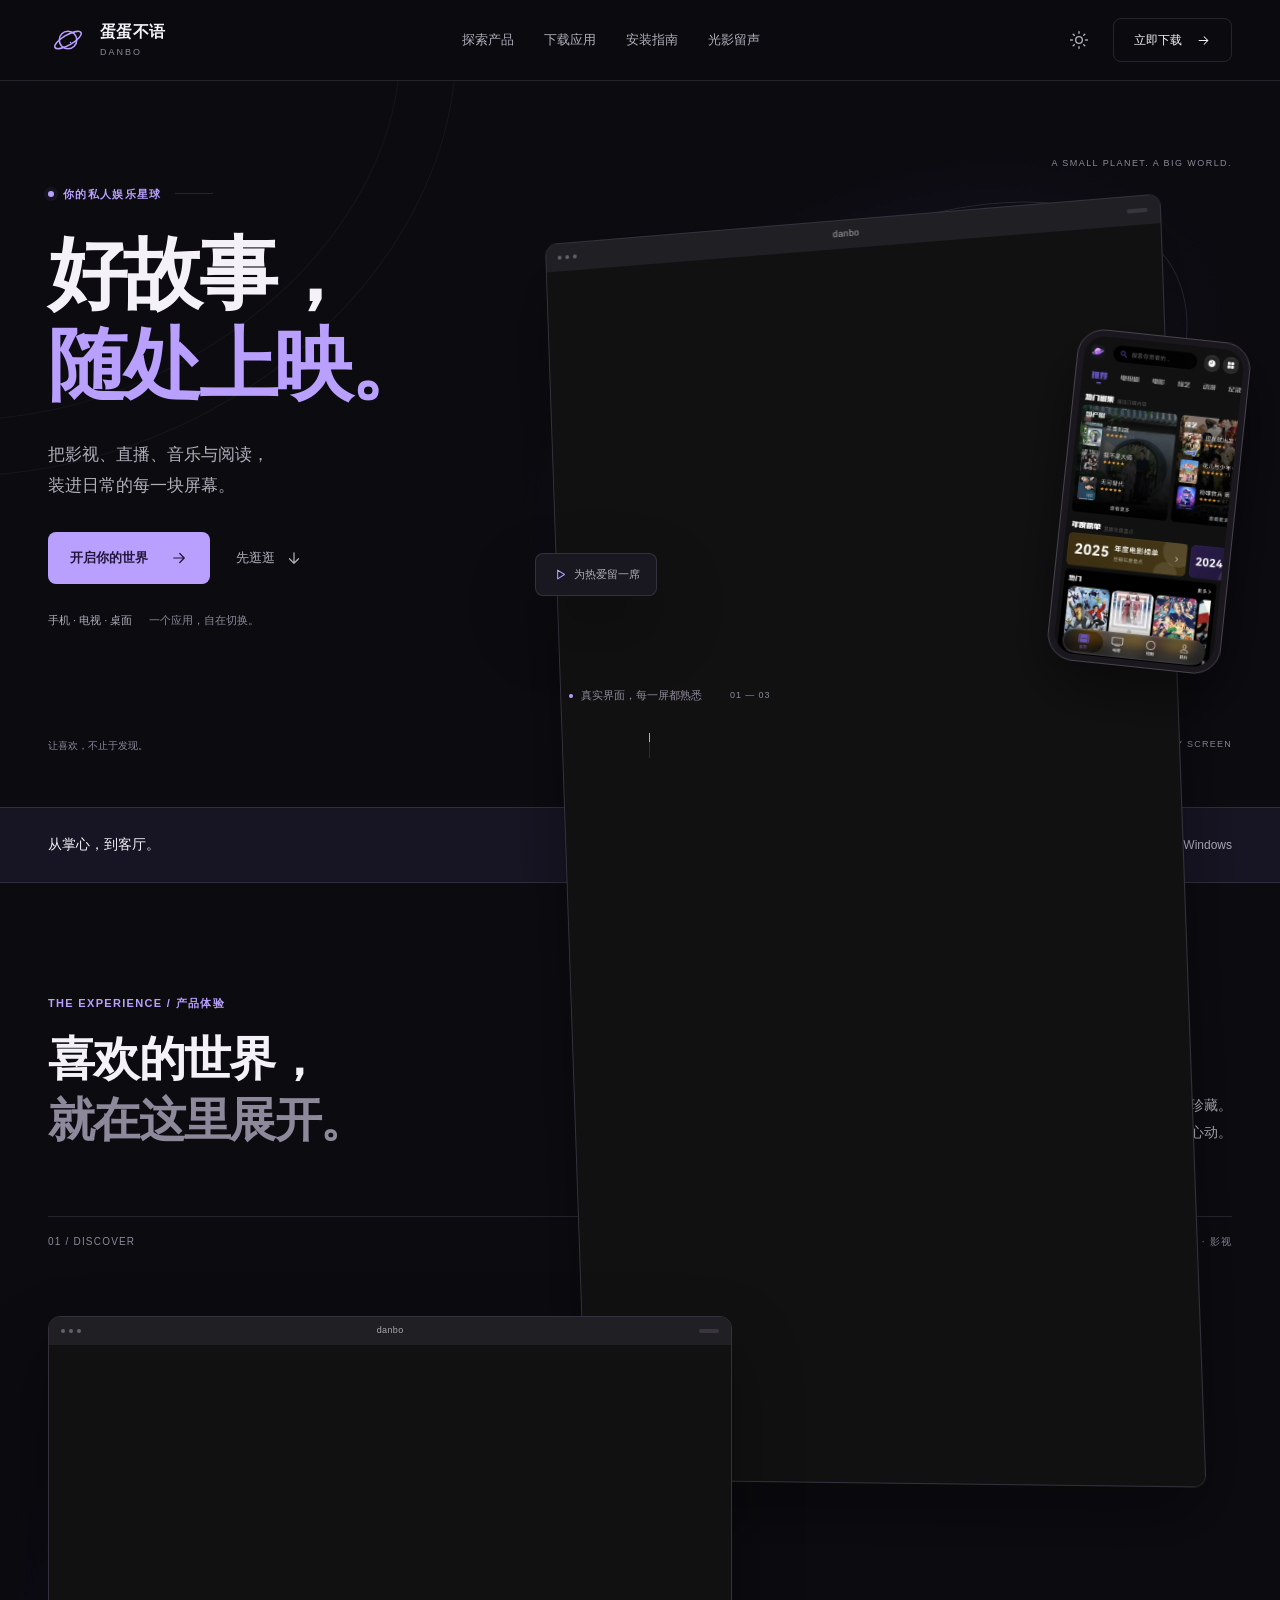
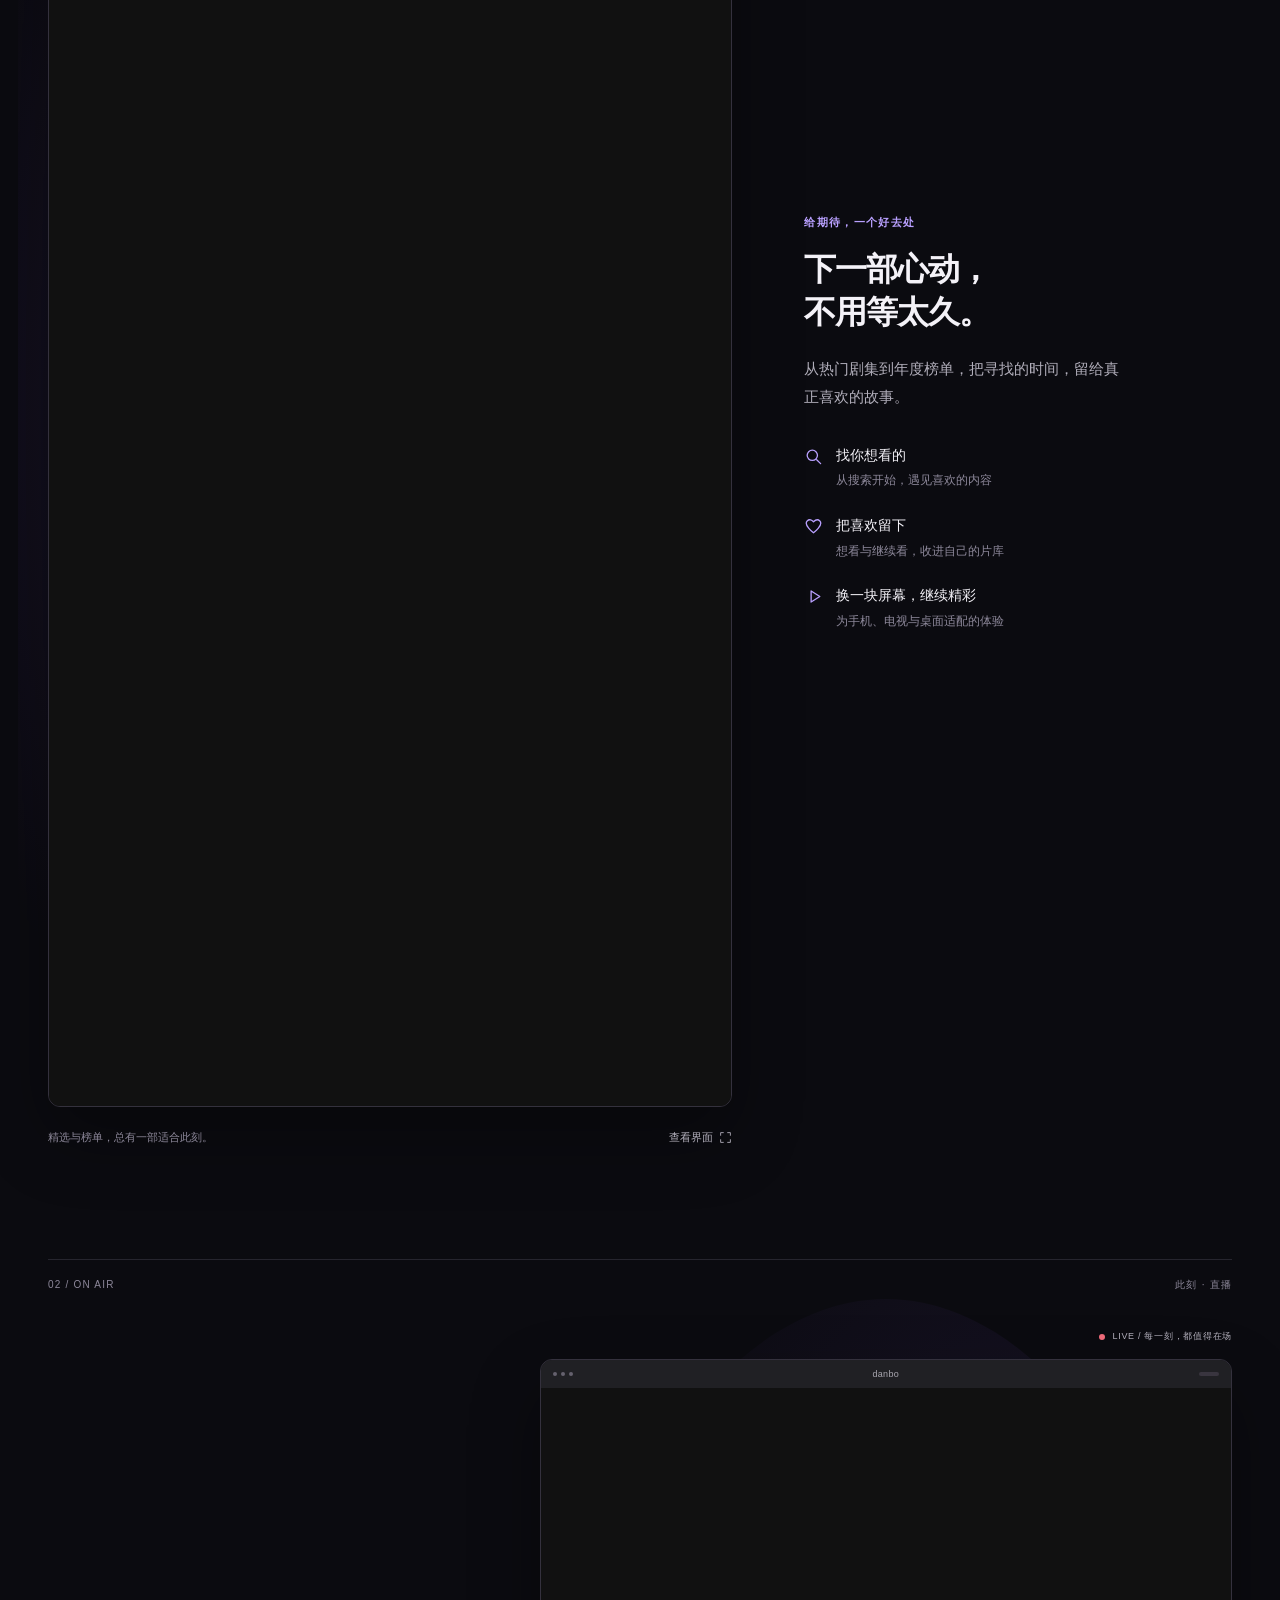
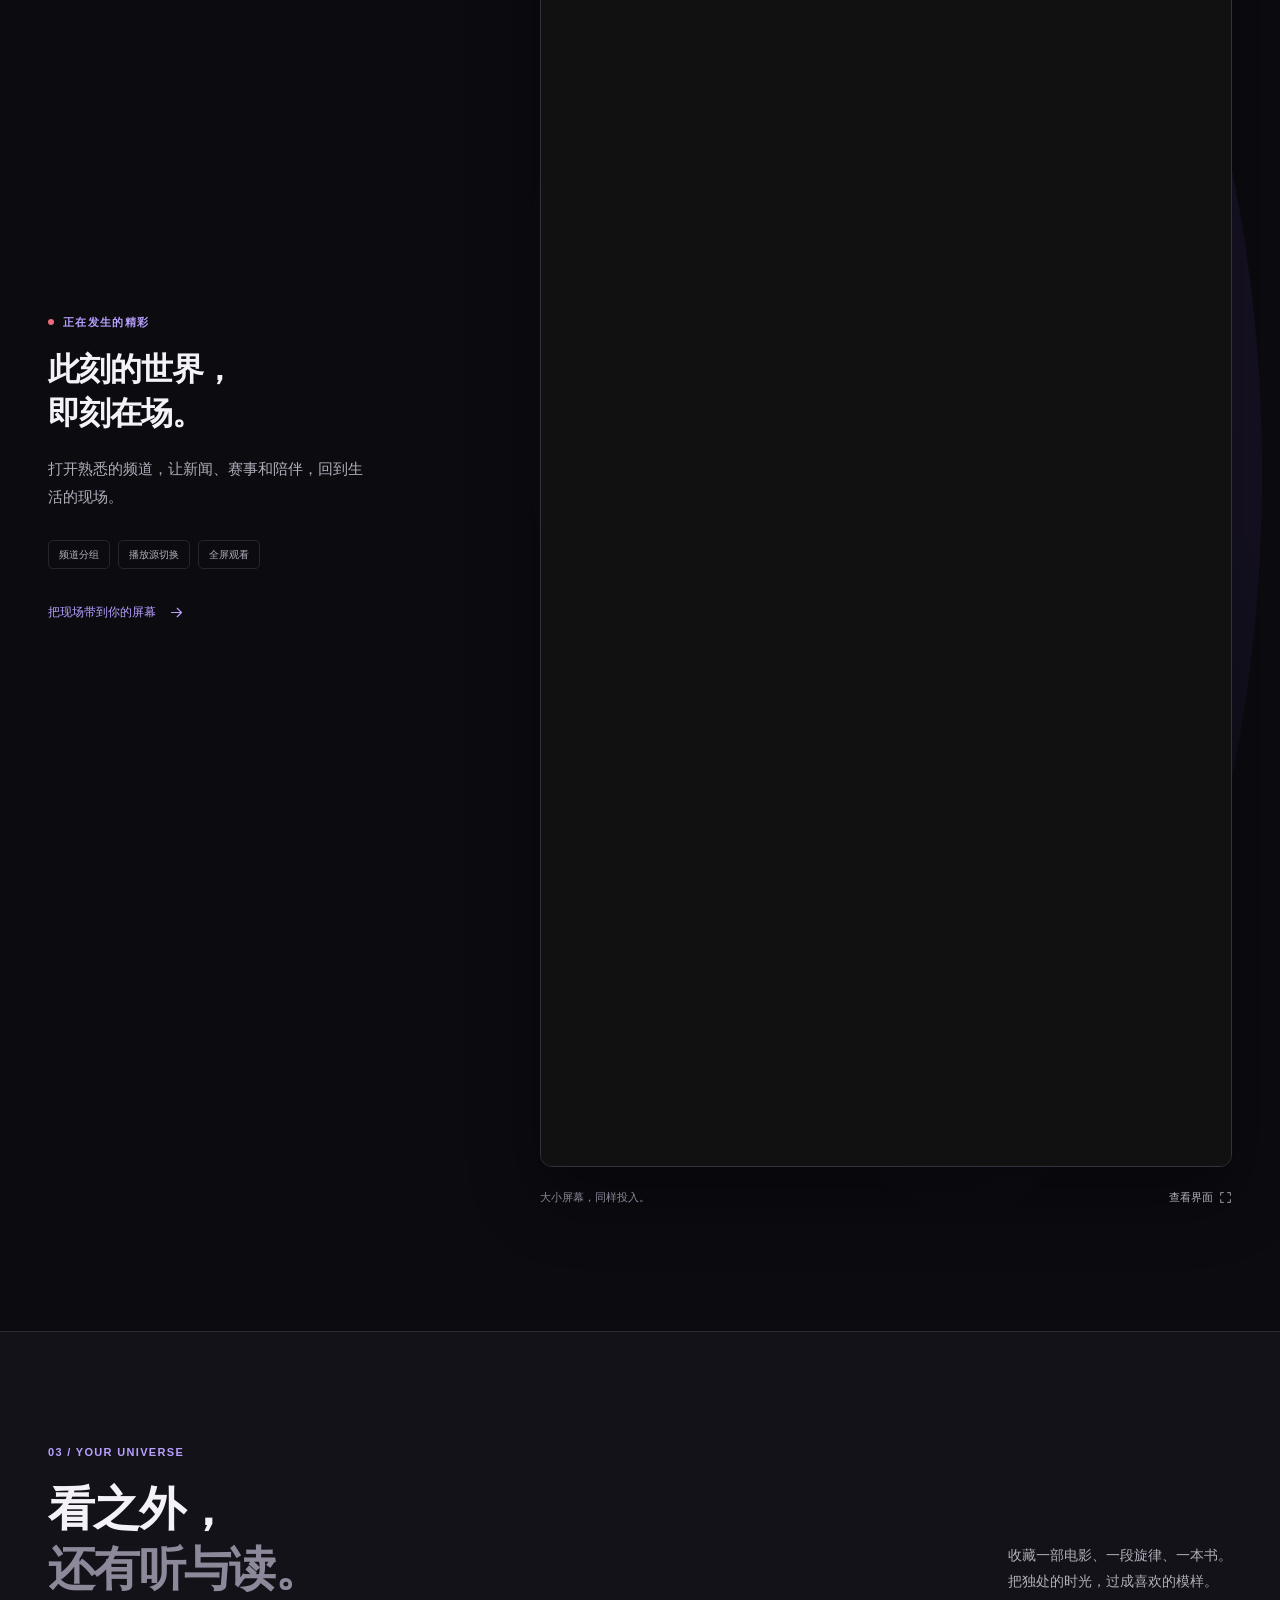
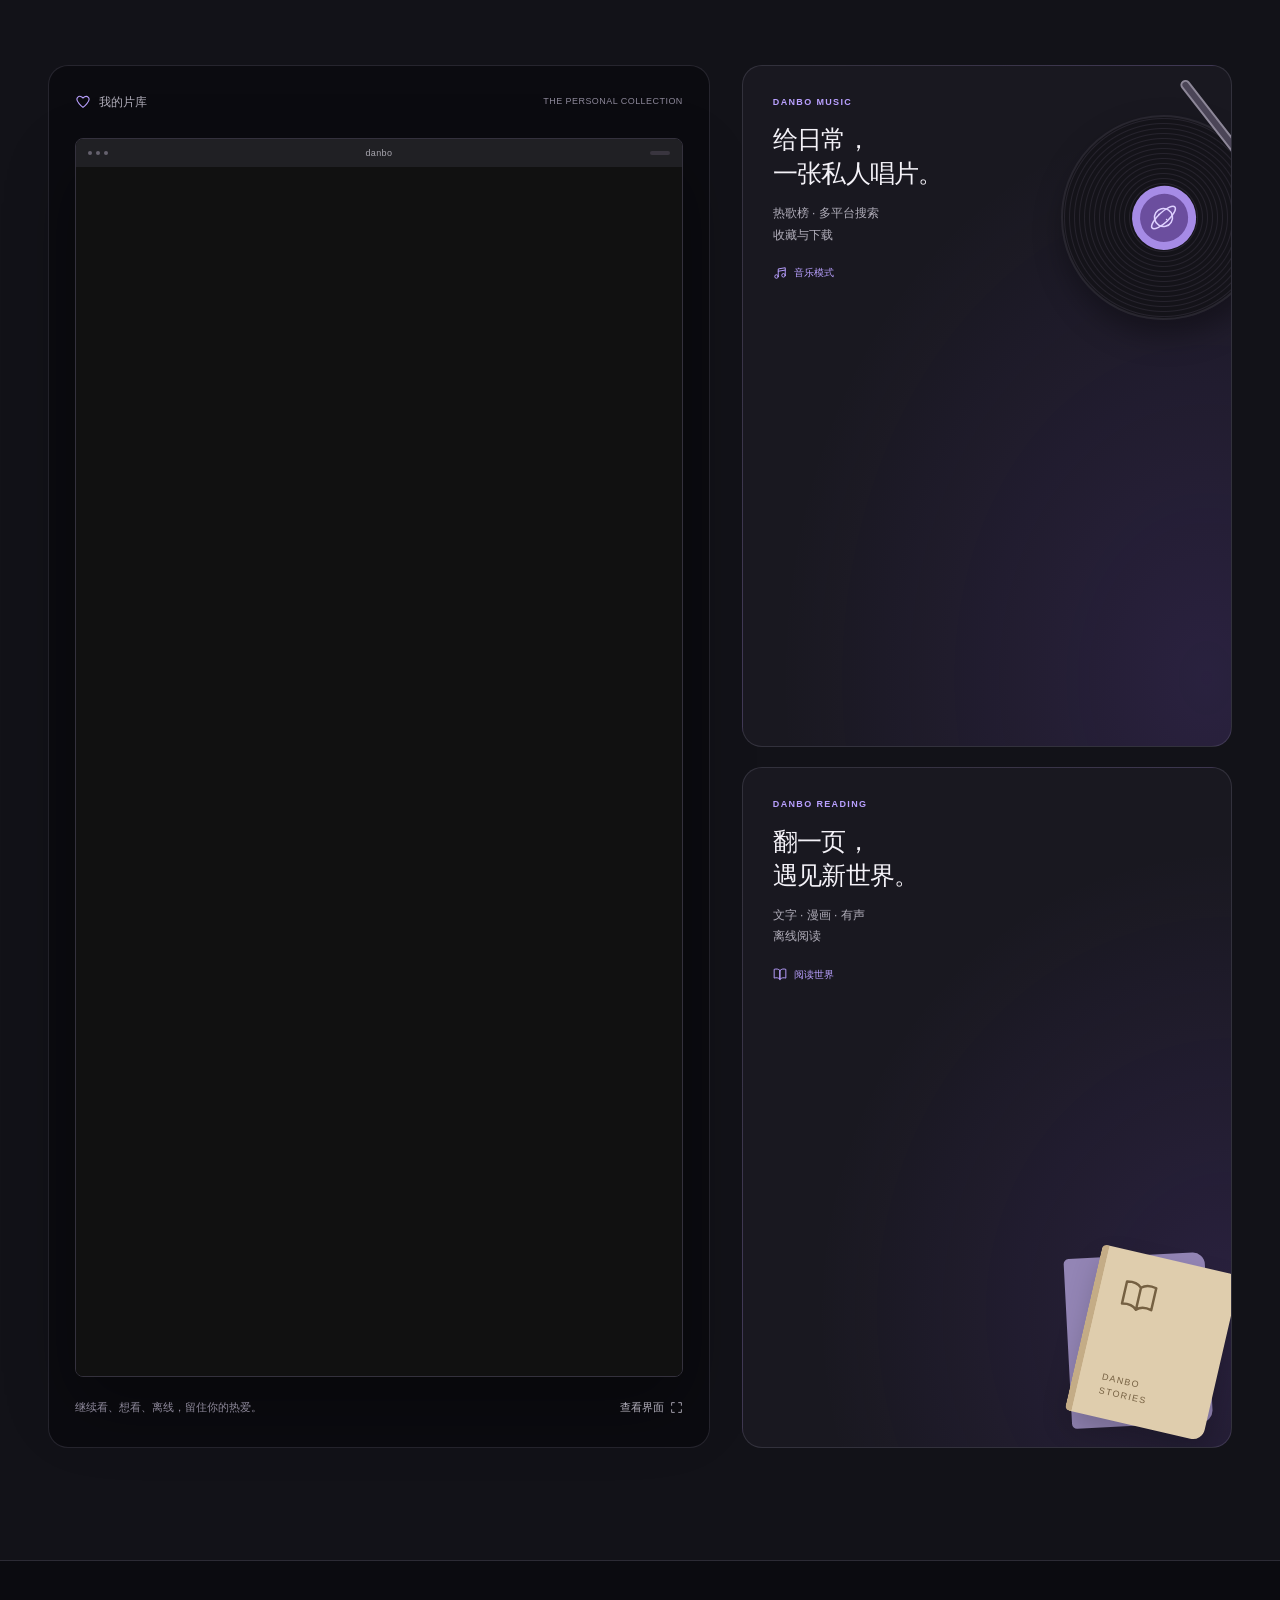
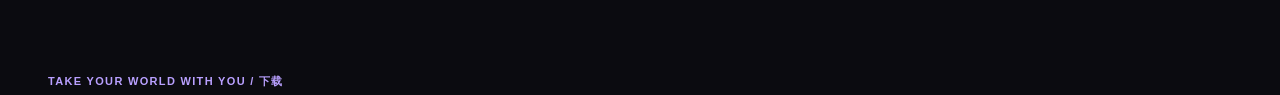
==== commit 52acbde1: "update" ====
--- a/index.html
+++ b/index.html
@@ -766,7 +766,7 @@
         在掌心，随时开始。
        </p>
        <div class="download-actions">
-        <a class="download-link" href="https://testflight.apple.com/join/aX6mrETv">
+        <a class="download-link" href="https://testflight.apple.com/join/rwEncmX3">
          <span>
           TestFlight 安装
          </span>
@@ -775,7 +775,7 @@
           </use>
          </svg>
         </a>
-        <a class="download-link" href="https://danboxq.lanzouq.com/itdlA4bfi4zi">
+        <a class="download-link" href="https://danboxq.lanzouq.com/iT2CV4czi3eh">
          <span>
           IPA · 需自签
          </span>
@@ -821,7 +821,7 @@
         日常里的小小精彩。
        </p>
        <div class="download-actions">
-        <a class="download-link" href="https://danboxq.lanzouq.com/iUYSQ4bfi3wj">
+        <a class="download-link" href="https://danboxq.lanzouq.com/iIr6s4cznp2h">
          <span>
           下载 Android
          </span>
@@ -913,7 +913,7 @@
         大屏幕，看得尽兴。
        </p>
        <div class="download-actions">
-        <a class="download-link" href="https://danboxq.lanzouq.com/iHK694bfi6gb">
+        <a class="download-link" href="https://danboxq.lanzouq.com/iXTyx4czib1c">
          <span>
           Apple Silicon
          </span>
@@ -922,7 +922,7 @@
           </use>
          </svg>
         </a>
-        <a class="download-link" href="https://danboxq.lanzouq.com/iLJYg4bfi7hi">
+        <a class="download-link" href="https://danboxq.lanzouq.com/iC5ji4czicmj">
          <span>
           Intel
          </span>
@@ -968,7 +968,7 @@
         熟悉桌面，全新故事。
        </p>
        <div class="download-actions">
-        <a class="download-link" href="https://danboxq.lanzouq.com/isZtl4bfi8zc">
+        <a class="download-link" href="https://danboxq.lanzouq.com/iMSF44czie6f">
          <span>
           下载 Windows
          </span>
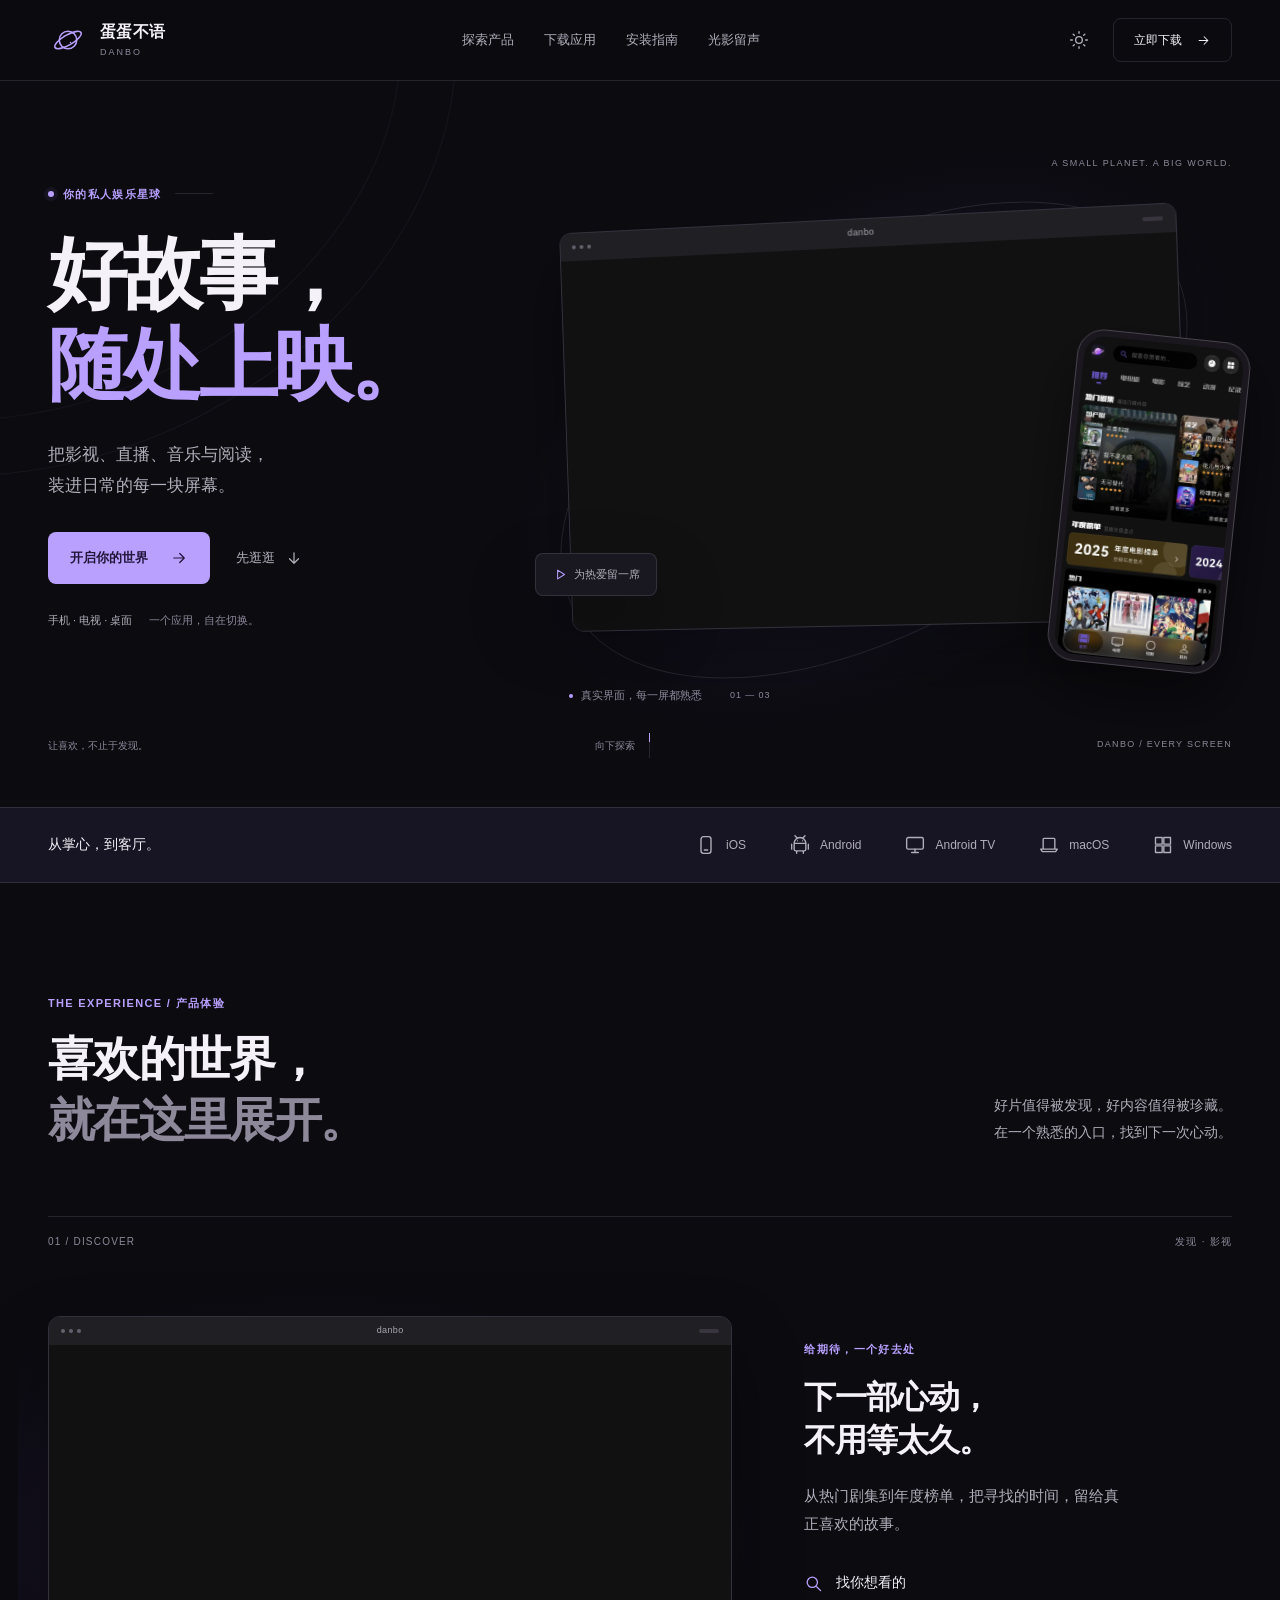
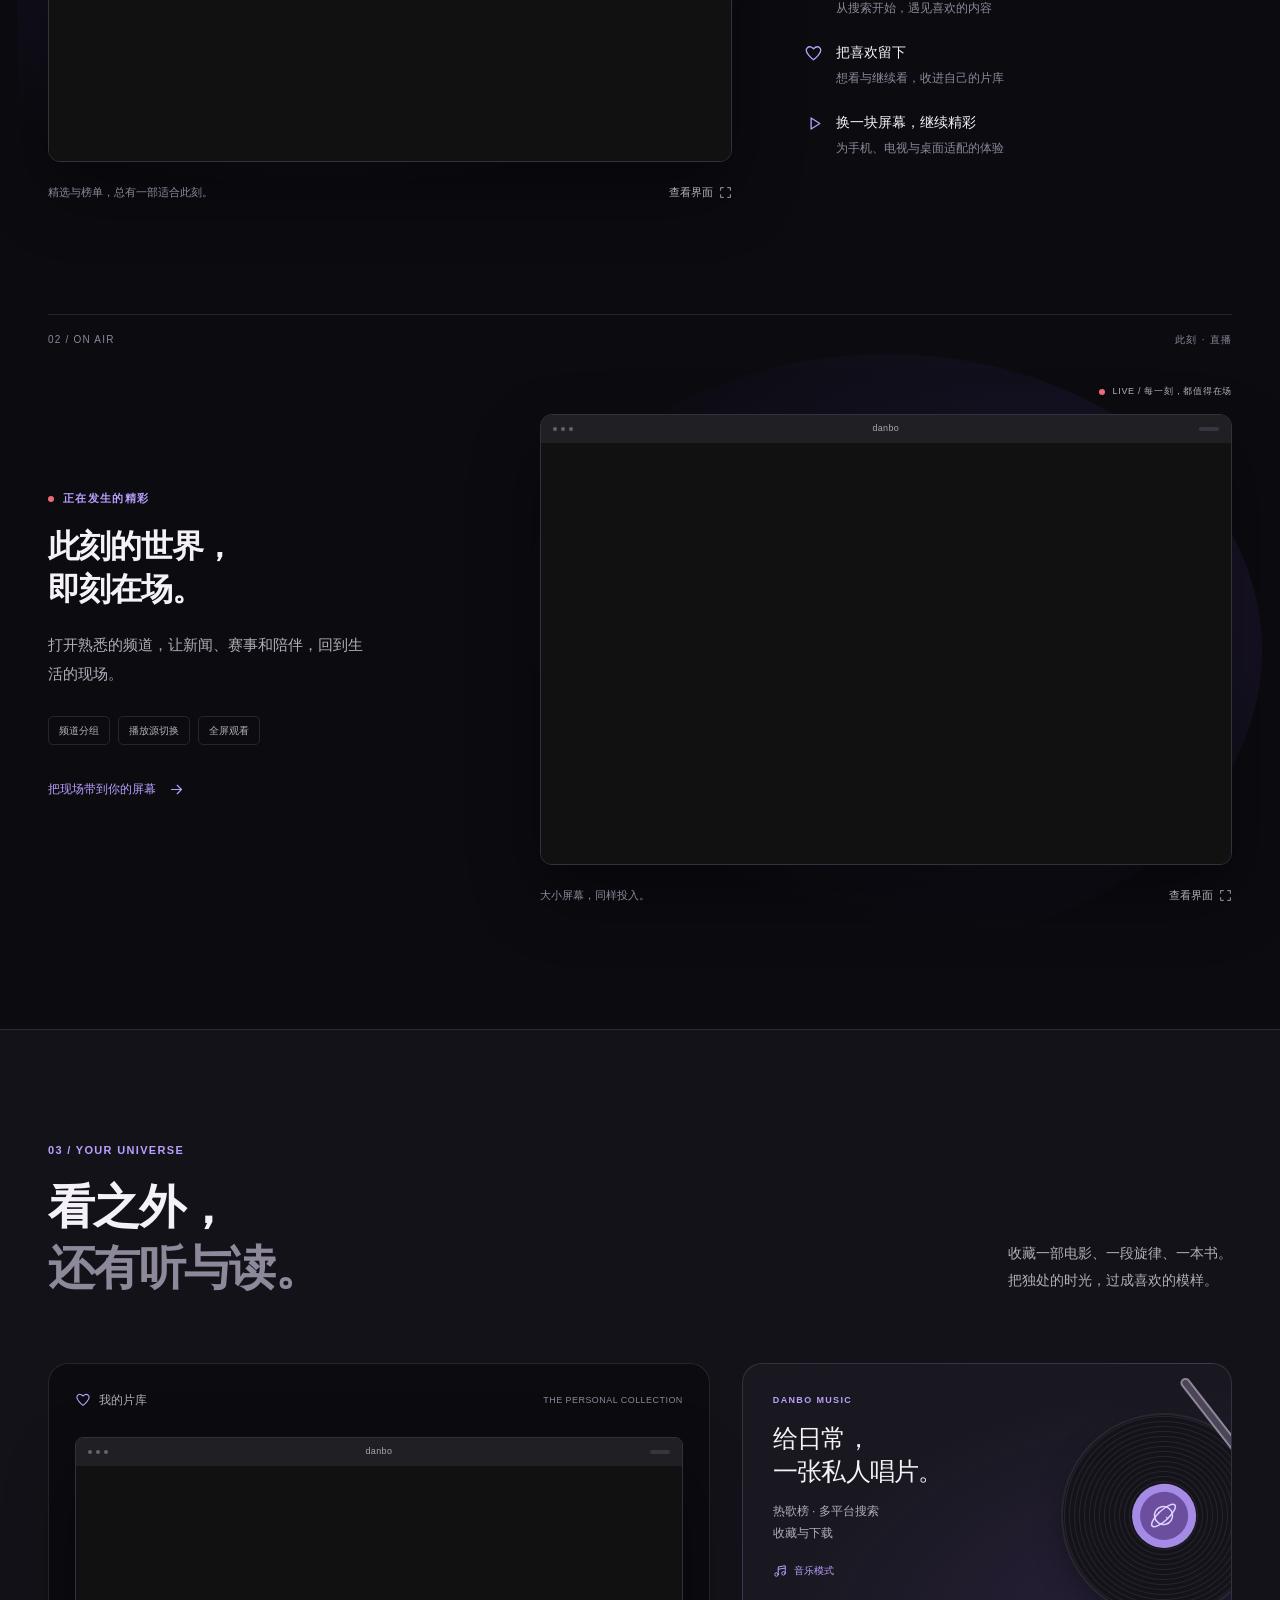
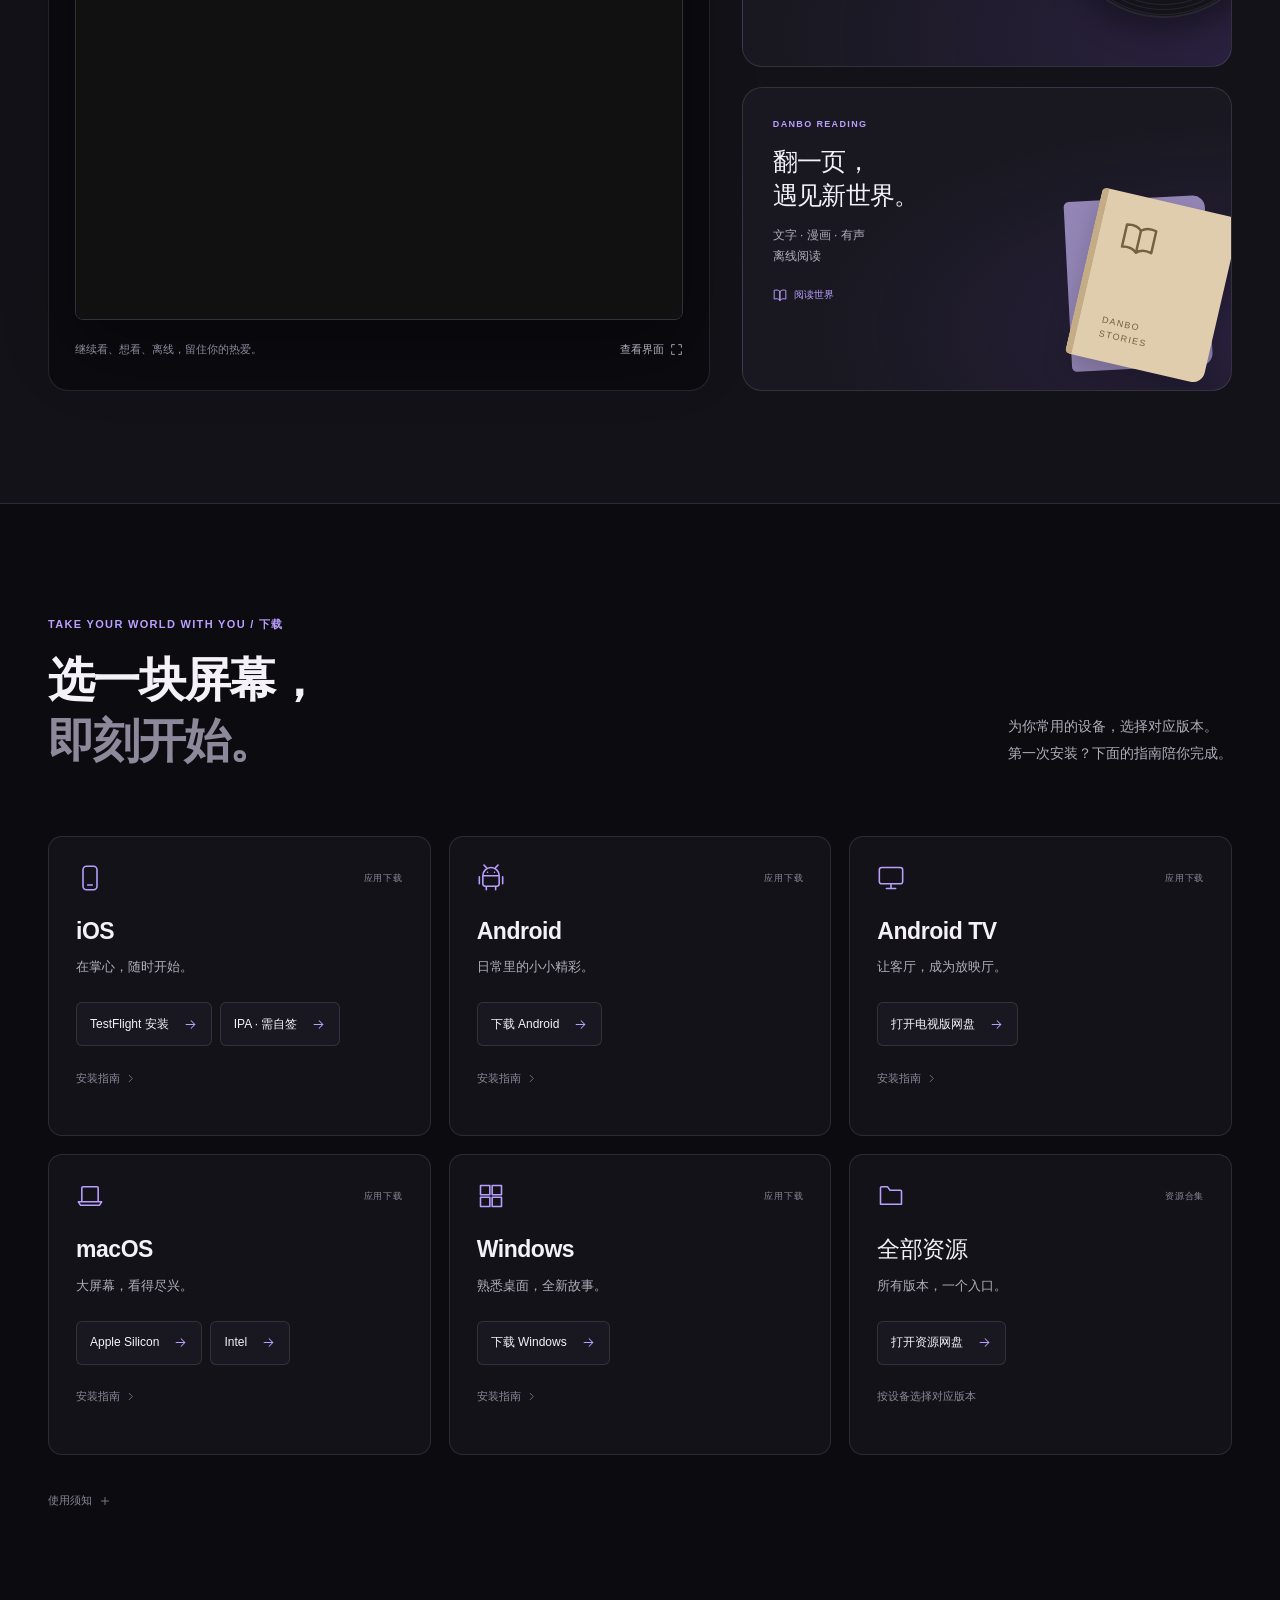
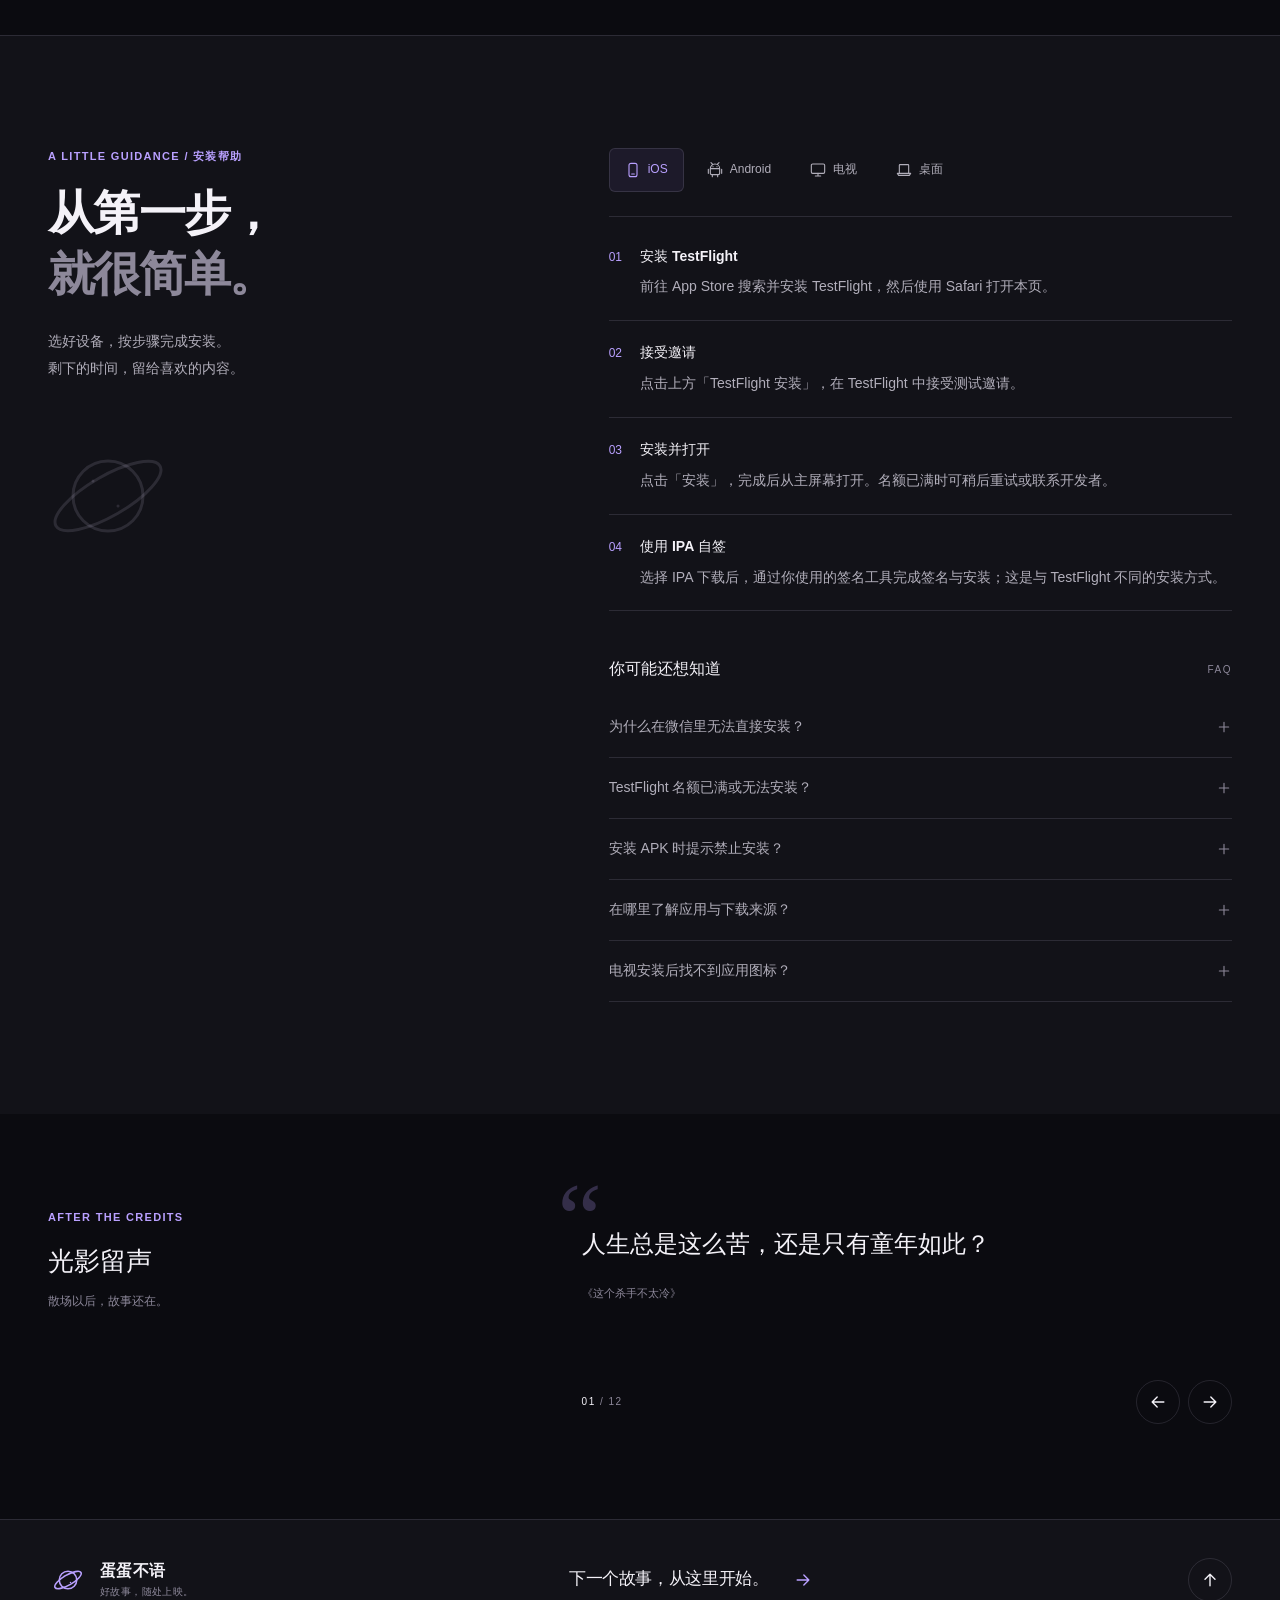
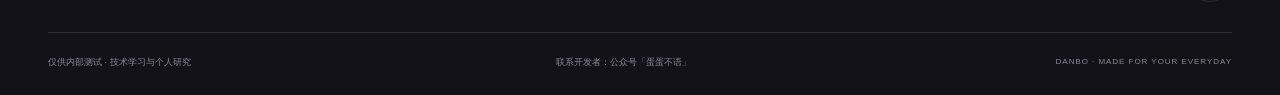
==== commit c4e602bc: "update" ====
--- a/index.html
+++ b/index.html
@@ -15,7 +15,7 @@
   document.querySelector('meta[name="theme-color"]').content = document.documentElement.dataset.theme === 'light' ? '#f7f6fa' : '#0b0b10';
   </script>
   <link href="styles.css" rel="stylesheet"/>
-  <script defer="" src="site.js">
+  <script defer="" src="site.js?v=2026102302">
   </script>
   <noscript>
    <style>
@@ -744,6 +744,8 @@
        为你常用的设备，选择对应版本。
        <br/>
        第一次安装？下面的指南陪你完成。
+       <span class="release-meta" data-release-meta="" hidden="">
+       </span>
       </p>
      </div>
      <div class="download-grid">
@@ -766,16 +768,16 @@
         在掌心，随时开始。
        </p>
        <div class="download-actions">
-        <a class="download-link" href="https://testflight.apple.com/join/rwEncmX3">
+        <a class="download-link" data-release="testflight" href="https://testflight.apple.com/join/rwEncmX3">
          <span>
           TestFlight 安装
          </span>
          <svg aria-hidden="true" class="icon">
           <use href="#i-arrow">
-          </use>
+          </use>test
          </svg>
         </a>
-        <a class="download-link" href="https://danboxq.lanzouq.com/iT2CV4czi3eh">
+        <a class="download-link" data-release="ios_ipa" href="https://danboxq.lanzouq.com/iT2CV4czi3eh">
          <span>
           IPA · 需自签
          </span>
@@ -821,7 +823,7 @@
         日常里的小小精彩。
        </p>
        <div class="download-actions">
-        <a class="download-link" href="https://danboxq.lanzouq.com/iIr6s4cznp2h">
+        <a class="download-link" data-release="android" href="https://danboxq.lanzouq.com/iIr6s4cznp2h">
          <span>
           下载 Android
          </span>
@@ -913,7 +915,7 @@
         大屏幕，看得尽兴。
        </p>
        <div class="download-actions">
-        <a class="download-link" href="https://danboxq.lanzouq.com/iXTyx4czib1c">
+        <a class="download-link" data-release="mac_arm64" href="https://danboxq.lanzouq.com/iXTyx4czib1c">
          <span>
           Apple Silicon
          </span>
@@ -922,7 +924,7 @@
           </use>
          </svg>
         </a>
-        <a class="download-link" href="https://danboxq.lanzouq.com/iC5ji4czicmj">
+        <a class="download-link" data-release="mac_intel_x64" href="https://danboxq.lanzouq.com/iC5ji4czicmj">
          <span>
           Intel
          </span>
@@ -968,9 +970,18 @@
         熟悉桌面，全新故事。
        </p>
        <div class="download-actions">
-        <a class="download-link" href="https://danboxq.lanzouq.com/iMSF44czie6f">
+        <a class="download-link" data-release="windows" href="https://danboxq.lanzouq.com/iMSF44czie6f">
          <span>
           下载 Windows
+         </span>
+         <svg aria-hidden="true" class="icon">
+          <use href="#i-arrow">
+          </use>
+         </svg>
+        </a>
+        <a class="download-link" data-release="linux" hidden="">
+         <span>
+          Linux x64
          </span>
          <svg aria-hidden="true" class="icon">
           <use href="#i-arrow">
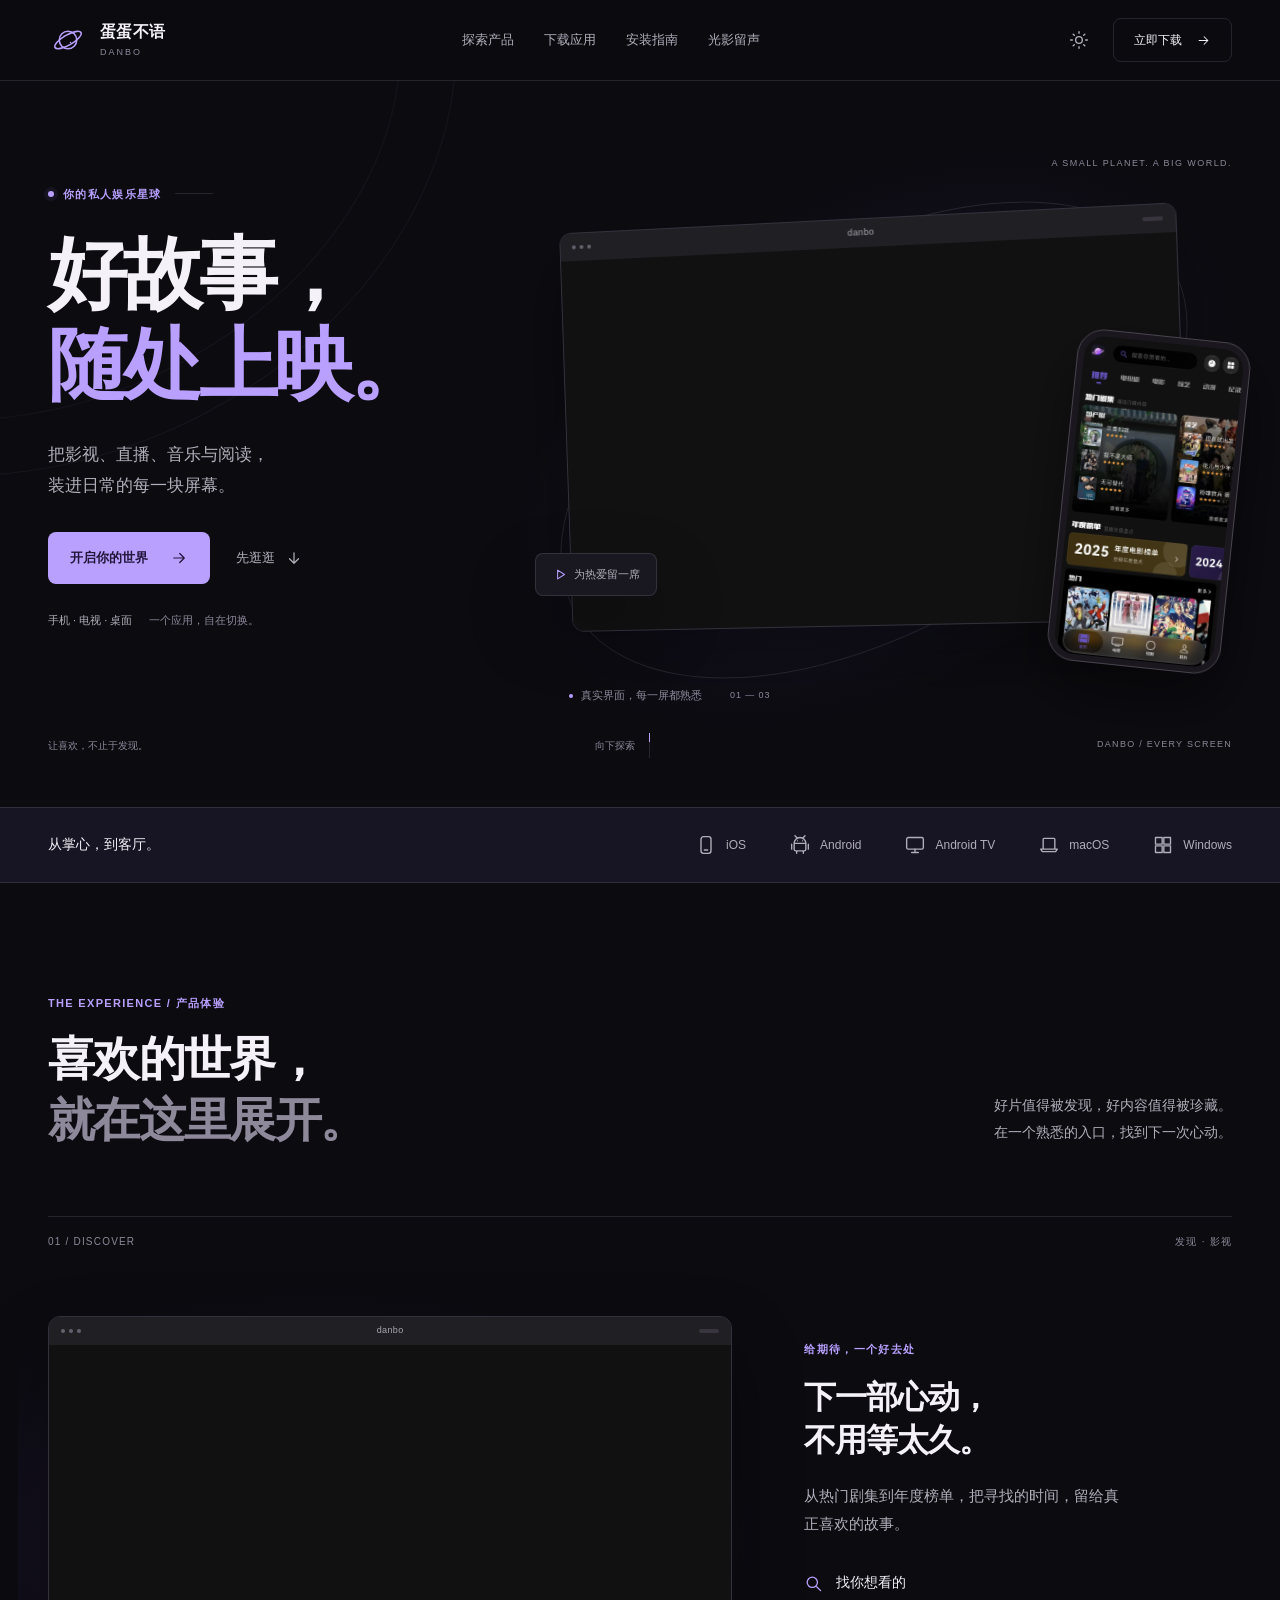
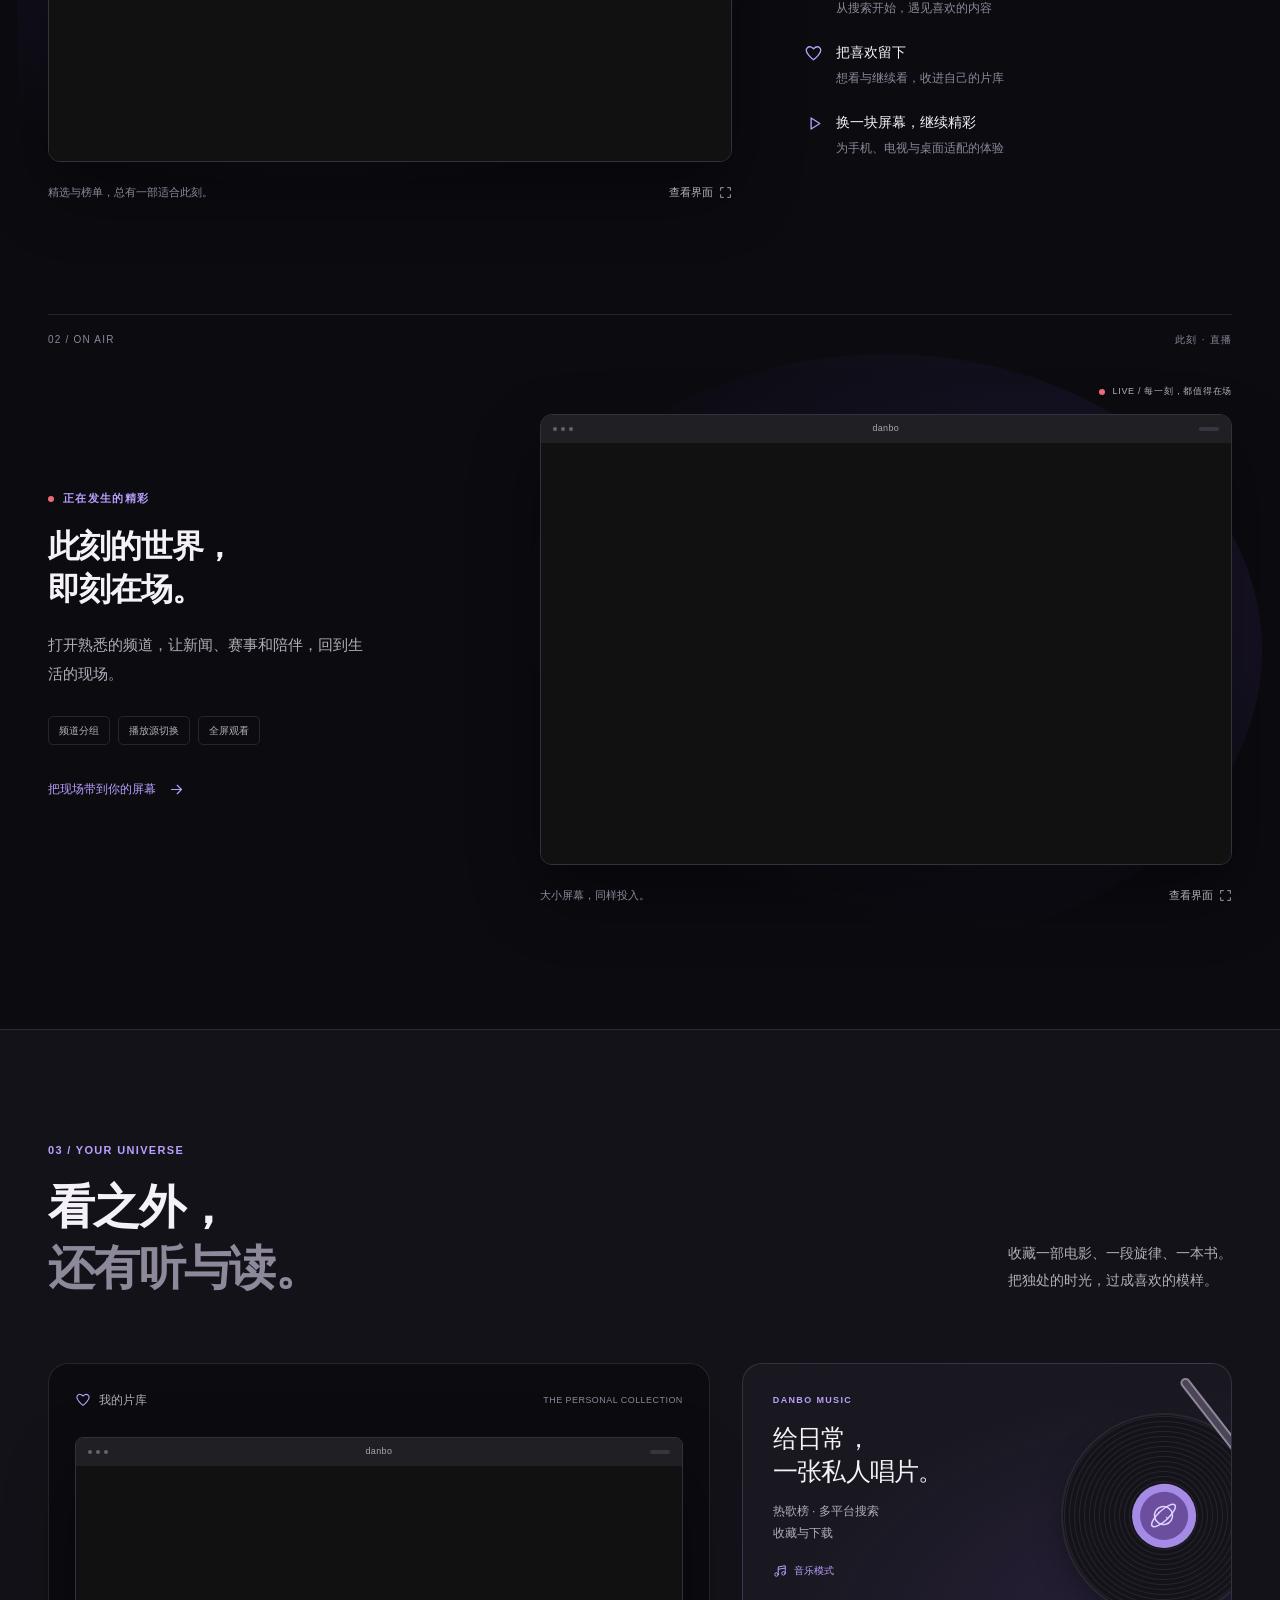
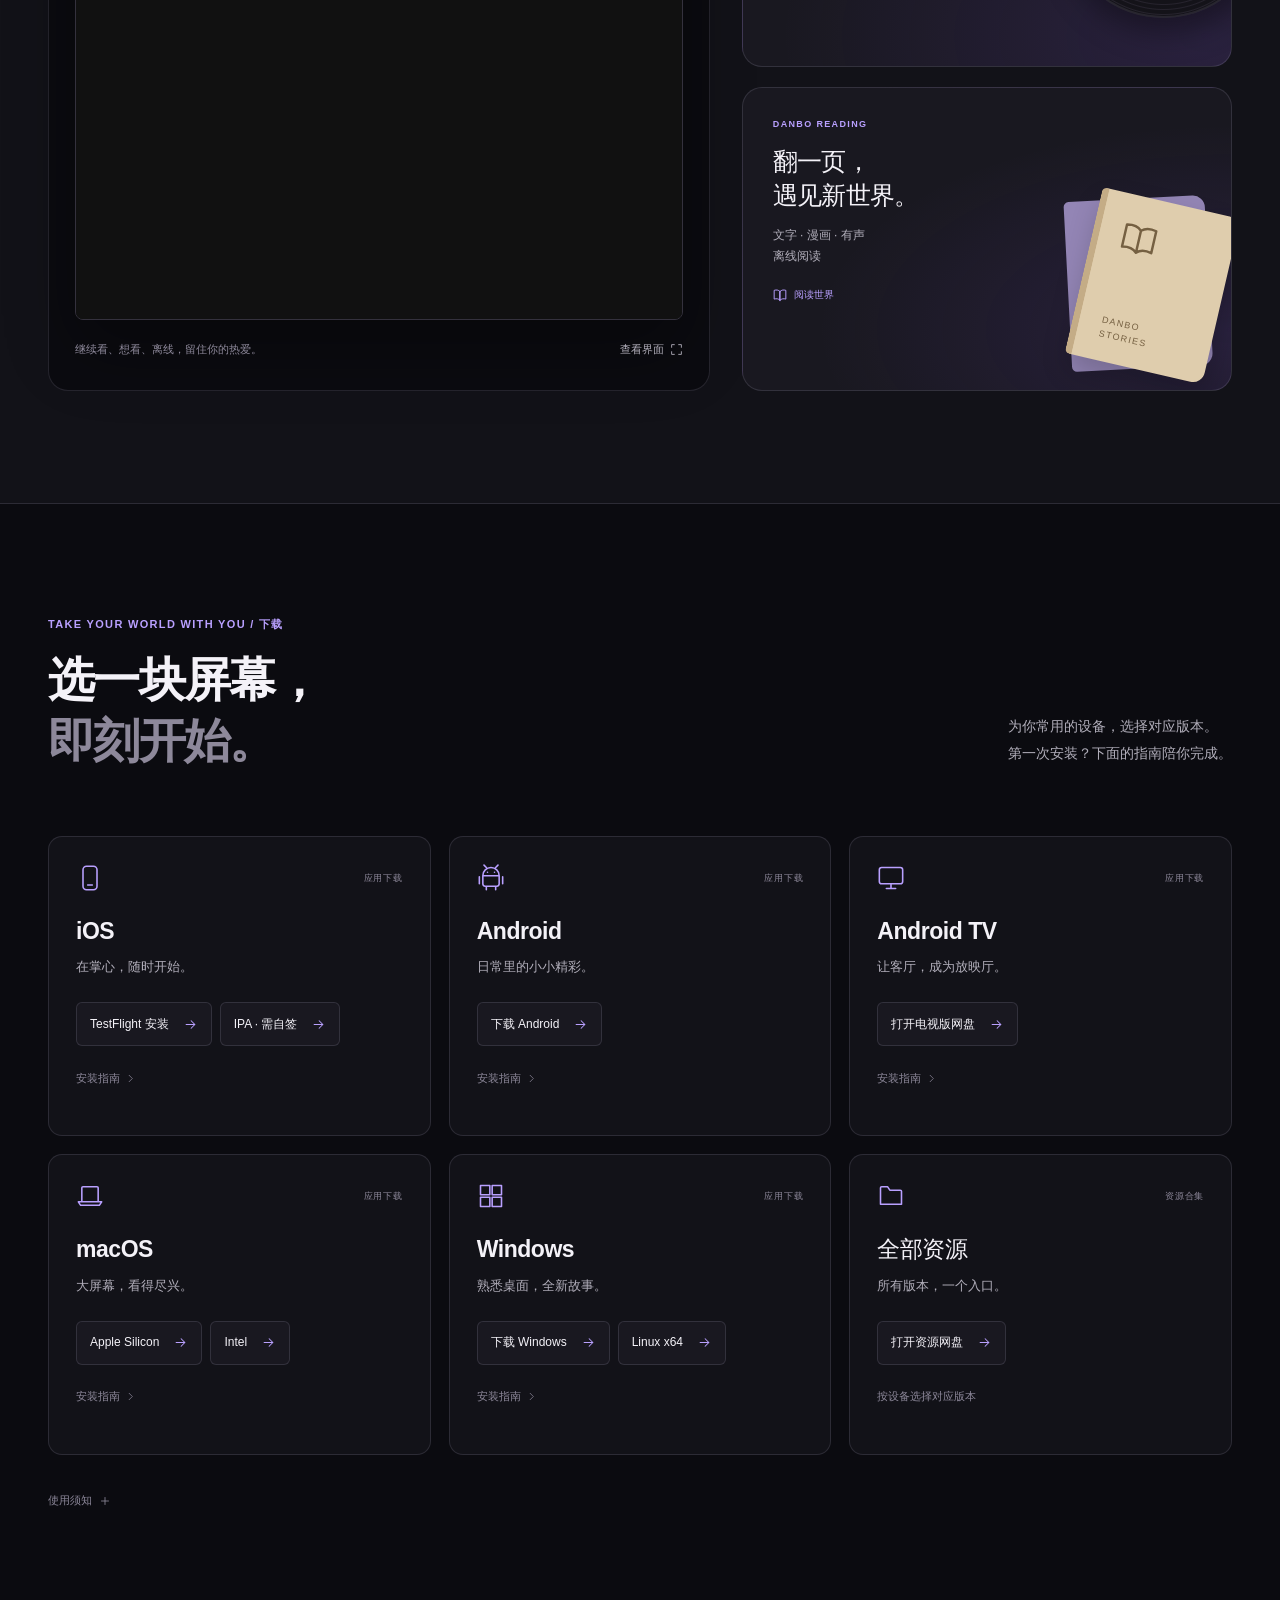
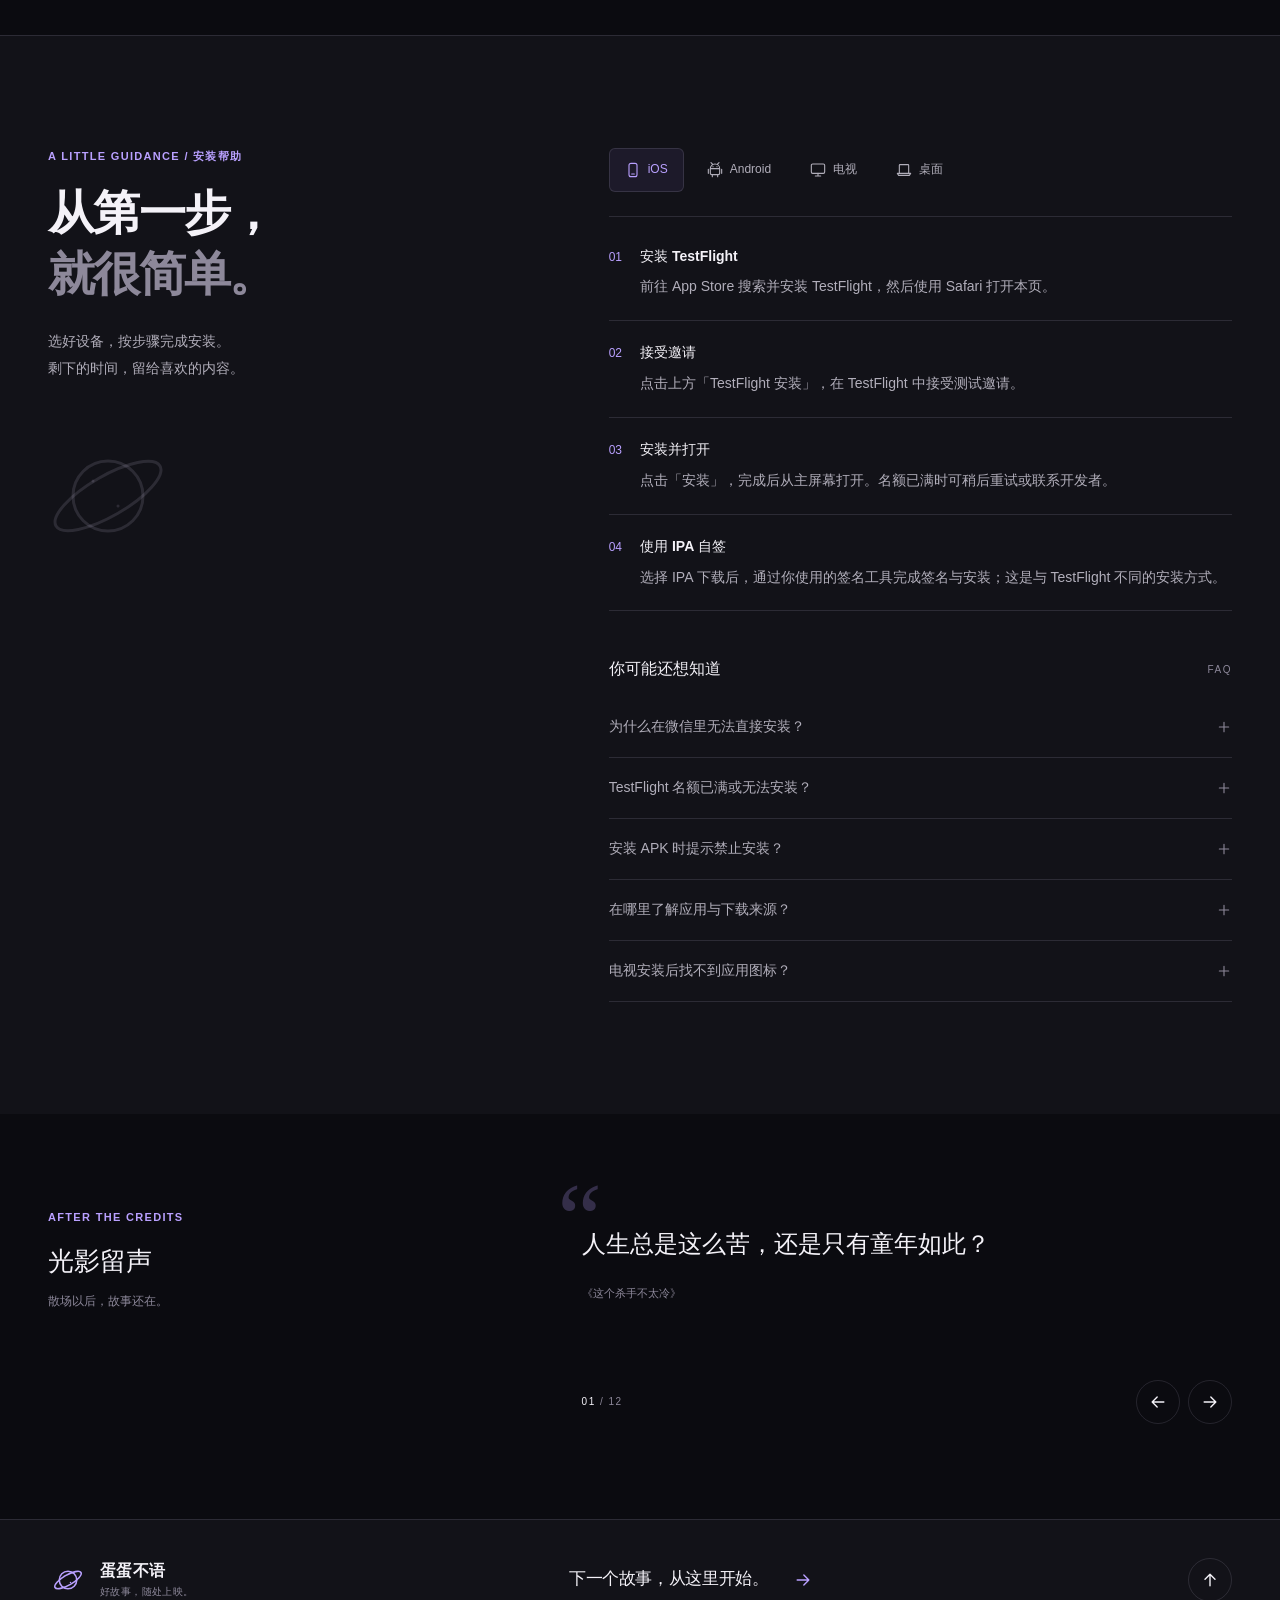
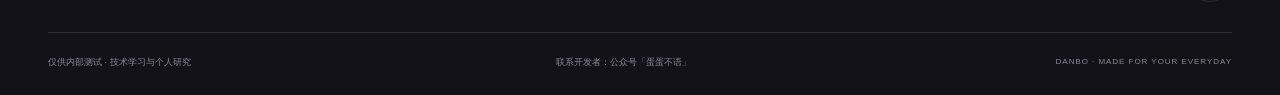
==== commit 3e2a94f3: "update" ====
--- a/index.html
+++ b/index.html
@@ -15,7 +15,7 @@
   document.querySelector('meta[name="theme-color"]').content = document.documentElement.dataset.theme === 'light' ? '#f7f6fa' : '#0b0b10';
   </script>
   <link href="styles.css" rel="stylesheet"/>
-  <script defer="" src="site.js?v=2026102302">
+  <script defer="" src="site.js?v=2026103001">
   </script>
   <noscript>
    <style>
@@ -768,16 +768,16 @@
         在掌心，随时开始。
        </p>
        <div class="download-actions">
-        <a class="download-link" data-release="testflight" href="https://testflight.apple.com/join/rwEncmX3">
+        <a class="download-link" data-release="testflight" href="https://testflight.apple.com/join/U1uy34cq">
          <span>
           TestFlight 安装
          </span>
          <svg aria-hidden="true" class="icon">
           <use href="#i-arrow">
-          </use>test
+          </use>
          </svg>
         </a>
-        <a class="download-link" data-release="ios_ipa" href="https://danboxq.lanzouq.com/iT2CV4czi3eh">
+        <a class="download-link" data-release="ios_ipa" href="https://www.senluopan.com/f/Qno0hG/danbo_ios.ipa.zip">
          <span>
           IPA · 需自签
          </span>
@@ -823,7 +823,7 @@
         日常里的小小精彩。
        </p>
        <div class="download-actions">
-        <a class="download-link" data-release="android" href="https://danboxq.lanzouq.com/iIr6s4cznp2h">
+        <a class="download-link" data-release="android" href="https://www.senluopan.com/f/XMLQCQ/danbo_android.apk">
          <span>
           下载 Android
          </span>
@@ -915,7 +915,7 @@
         大屏幕，看得尽兴。
        </p>
        <div class="download-actions">
-        <a class="download-link" data-release="mac_arm64" href="https://danboxq.lanzouq.com/iXTyx4czib1c">
+        <a class="download-link" data-release="mac_arm64" href="https://www.senluopan.com/f/vopPSP/danbo_mac_apple.dmg">
          <span>
           Apple Silicon
          </span>
@@ -924,7 +924,7 @@
           </use>
          </svg>
         </a>
-        <a class="download-link" data-release="mac_intel_x64" href="https://danboxq.lanzouq.com/iC5ji4czicmj">
+        <a class="download-link" data-release="mac_intel_x64" href="https://www.senluopan.com/f/P06LIK/danbo_mac_intel.dmg">
          <span>
           Intel
          </span>
@@ -970,7 +970,7 @@
         熟悉桌面，全新故事。
        </p>
        <div class="download-actions">
-        <a class="download-link" data-release="windows" href="https://danboxq.lanzouq.com/iMSF44czie6f">
+        <a class="download-link" data-release="windows" href="https://www.senluopan.com/f/M4gZIq/danbo_windows_x64.exe">
          <span>
           下载 Windows
          </span>
@@ -979,7 +979,7 @@
           </use>
          </svg>
         </a>
-        <a class="download-link" data-release="linux" hidden="">
+        <a class="download-link" data-release="linux" href="https://www.senluopan.com/f/2YOKu2/danbo_linux.tar.gz">
          <span>
           Linux x64
          </span>
